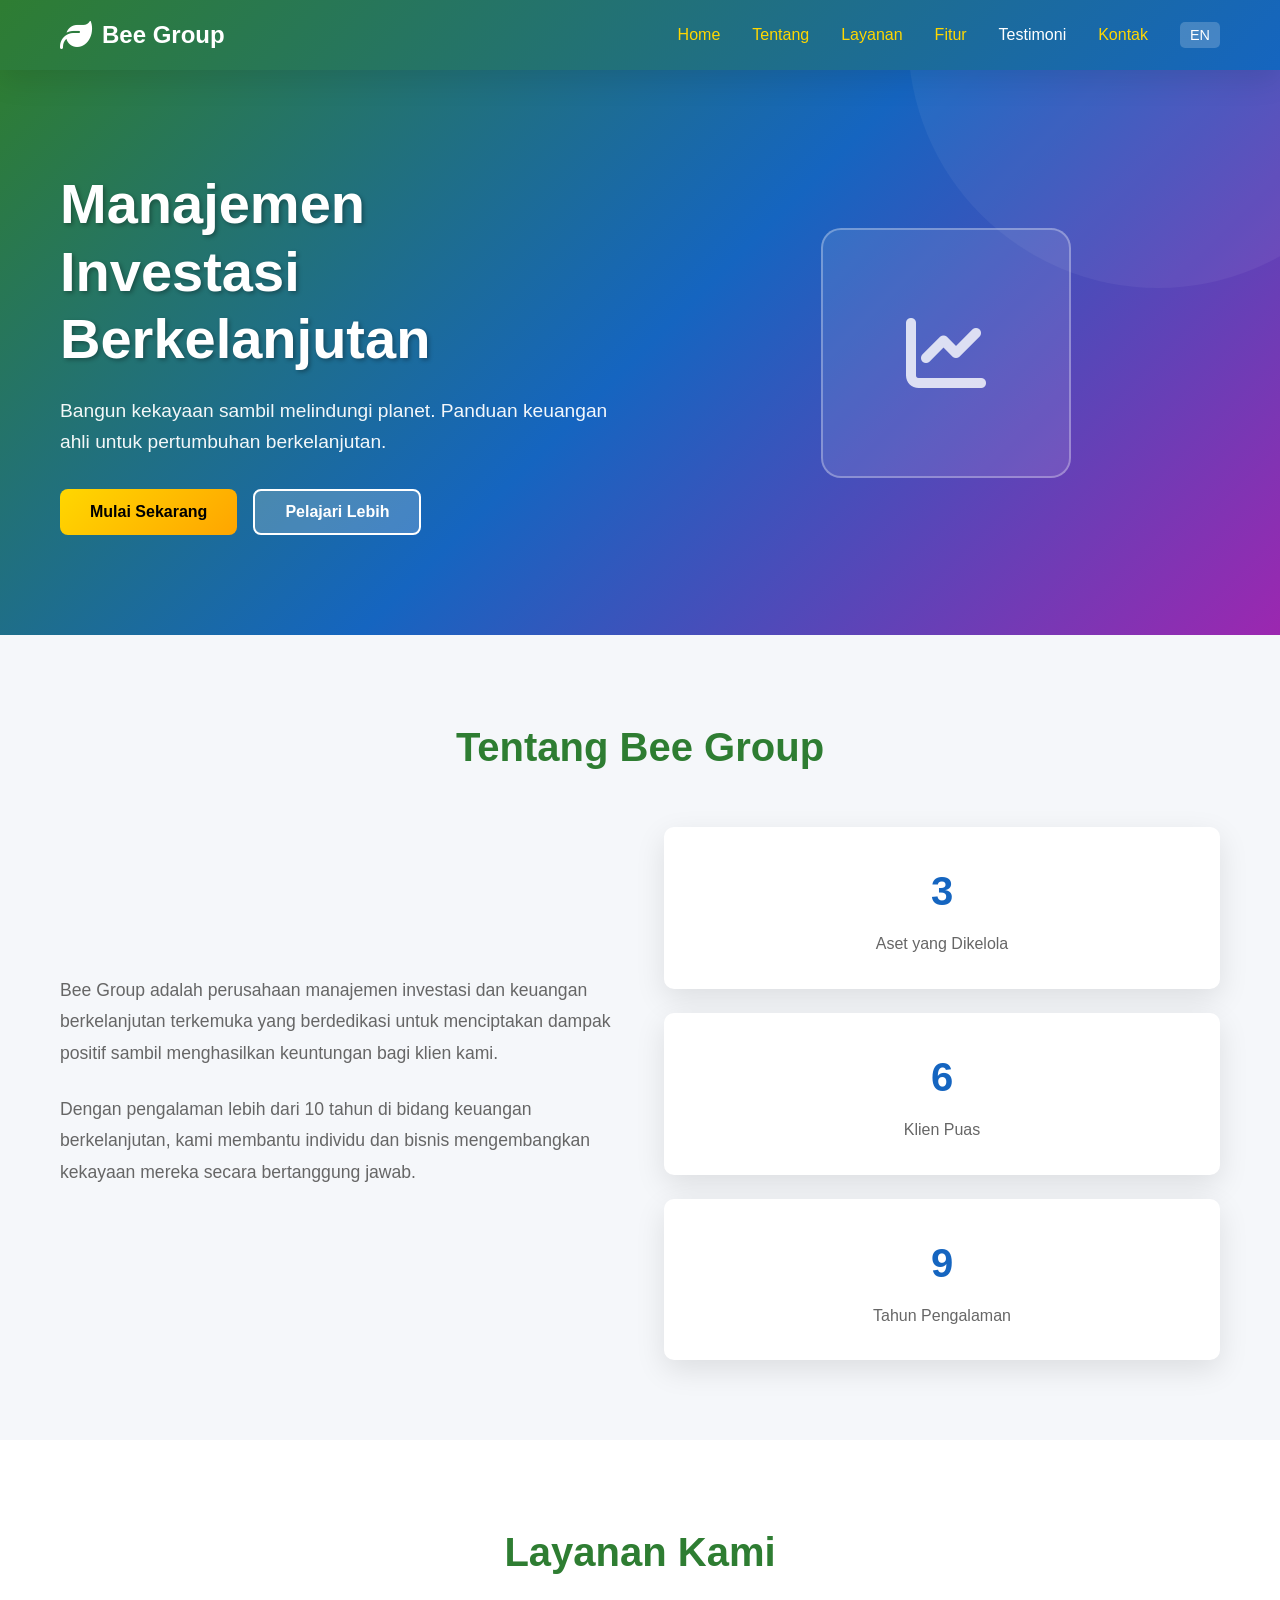
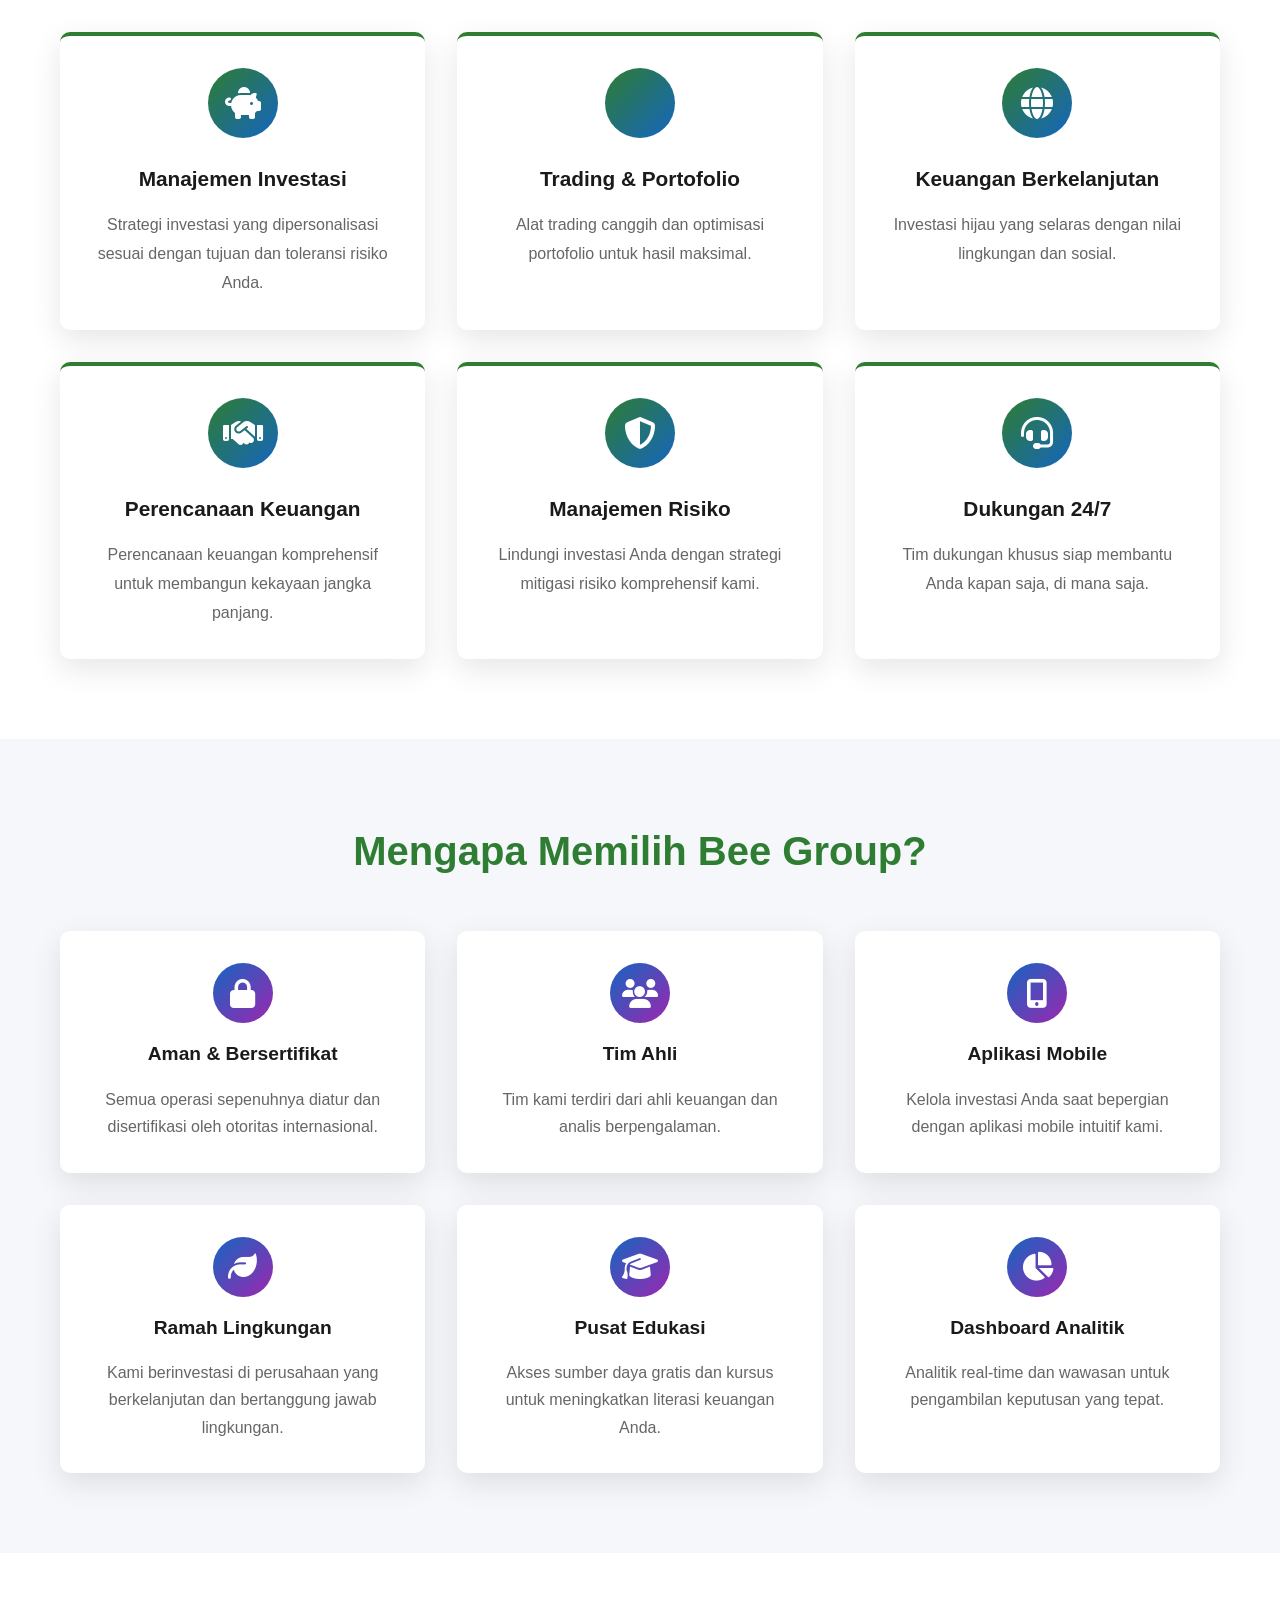
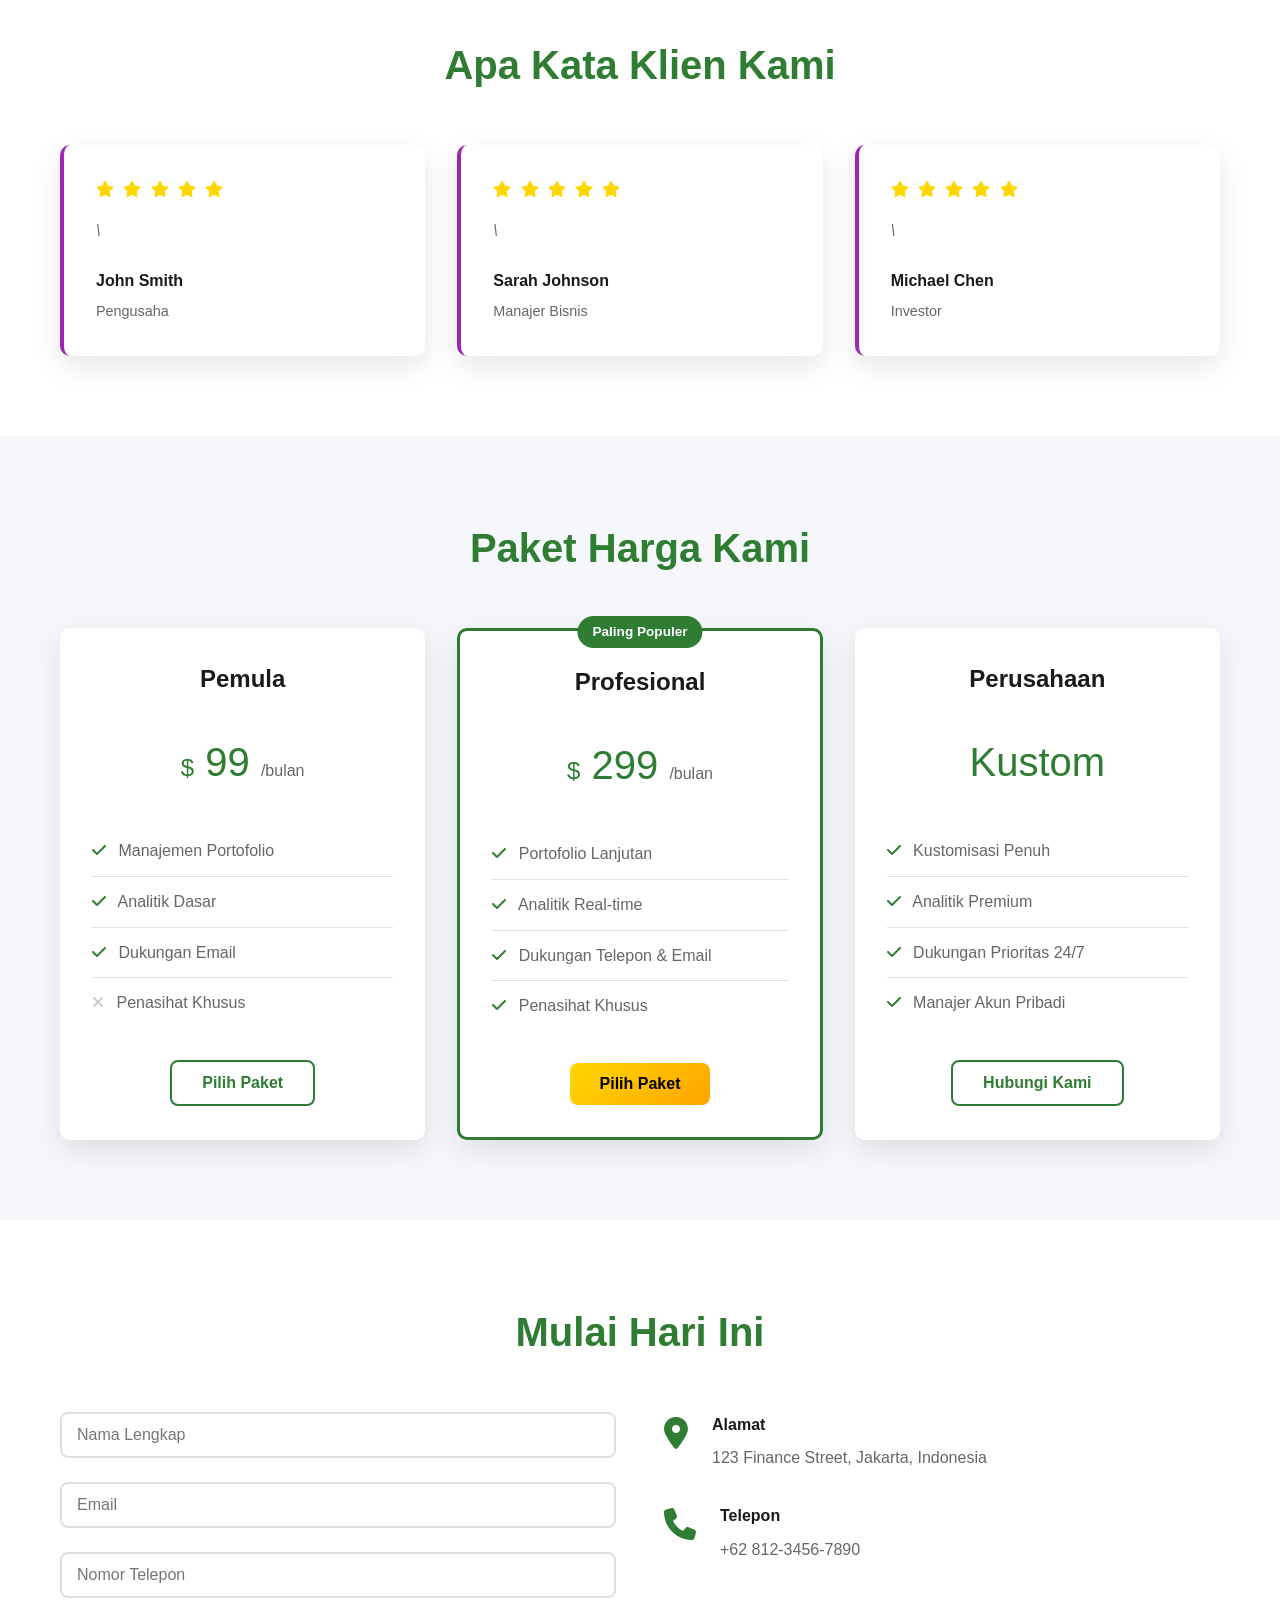
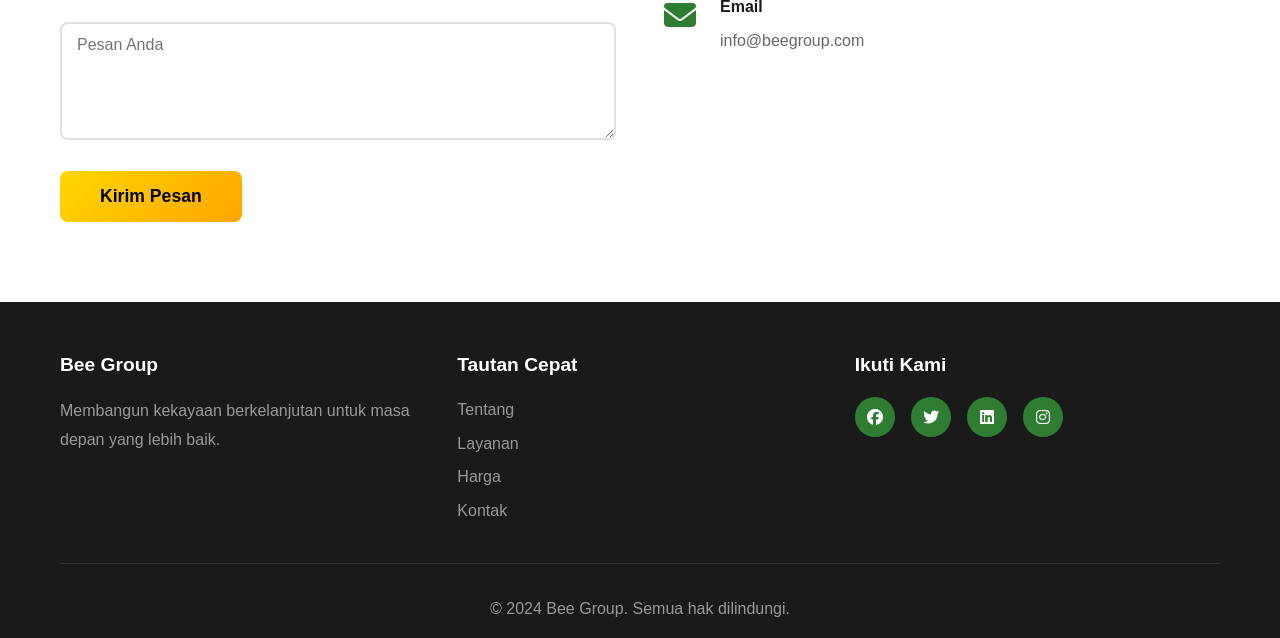
==== index.html @ 2c7fe49d "Create landing page HTML for Bee Group" ====
<!DOCTYPE html>
<html lang="en">
<head>
    <meta charset="UTF-8">
    <meta name="viewport" content="width=device-width, initial-scale=1.0">
    <title>Bee Group - Sustainable Investment & Finance Management</title>
    <link rel="stylesheet" href="styles.css">
    <link rel="stylesheet" href="https://cdnjs.cloudflare.com/ajax/libs/font-awesome/6.4.0/css/all.min.css">
</head>
<body>
    <!-- Navigation -->
    <nav class="navbar">
        <div class="container">
            <div class="logo">
                <i class="fas fa-leaf"></i>
                <span>Bee Group</span>
            </div>
            <ul class="nav-menu" id="navMenu">
                <li><a href="#home">Home</a></li>
                <li><a href="#about">Tentang</a></li>
                <li><a href="#services">Layanan</a></li>
                <li><a href="#features">Fitur</a></li>
                <li><a href="#testimonials">Testimoni</a></li>
                <li><a href="#contact">Kontak</a></li>
                <li><a href="#" class="lang-toggle" onclick="toggleLanguage()">EN</a></li>
            </ul>
            <div class="hamburger" id="hamburger">
                <span></span>
                <span></span>
                <span></span>
            </div>
        </div>
    </nav>

    <!-- Hero Section -->
    <section class="hero" id="home">
        <div class="container">
            <div class="hero-content">
                <h1 data-en="Sustainable Investment Management" data-id="Manajemen Investasi Berkelanjutan">Manajemen Investasi Berkelanjutan</h1>
                <p data-en="Build wealth while protecting the planet. Expert financial guidance for sustainable growth." data-id="Bangun kekayaan sambil melindungi planet. Panduan keuangan ahli untuk pertumbuhan berkelanjutan.">Bangun kekayaan sambil melindungi planet. Panduan keuangan ahli untuk pertumbuhan berkelanjutan.</p>
                <div class="cta-buttons">
                    <button class="btn btn-primary" onclick="scrollToSection('contact')" data-en="Get Started" data-id="Mulai Sekarang">Mulai Sekarang</button>
                    <button class="btn btn-secondary" onclick="scrollToSection('about')" data-en="Learn More" data-id="Pelajari Lebih">Pelajari Lebih</button>
                </div>
            </div>
            <div class="hero-image">
                <div class="floating-card">
                    <i class="fas fa-chart-line"></i>
                </div>
            </div>
        </div>
    </section>

    <!-- About Section -->
    <section class="about" id="about">
        <div class="container">
            <h2 data-en="About Bee Group" data-id="Tentang Bee Group">Tentang Bee Group</h2>
            <div class="about-content">
                <div class="about-text">
                    <p data-en="Bee Group is a leading sustainable investment and finance management firm dedicated to creating positive impact while generating returns for our clients." data-id="Bee Group adalah perusahaan manajemen investasi dan keuangan berkelanjutan terkemuka yang berdedikasi untuk menciptakan dampak positif sambil menghasilkan keuntungan bagi klien kami.">Bee Group adalah perusahaan manajemen investasi dan keuangan berkelanjutan terkemuka yang berdedikasi untuk menciptakan dampak positif sambil menghasilkan keuntungan bagi klien kami.</p>
                    <p data-en="With over 10 years of experience in sustainable finance, we help individuals and businesses grow their wealth responsibly." data-id="Dengan pengalaman lebih dari 10 tahun di bidang keuangan berkelanjutan, kami membantu individu dan bisnis mengembangkan kekayaan mereka secara bertanggung jawab.">Dengan pengalaman lebih dari 10 tahun di bidang keuangan berkelanjutan, kami membantu individu dan bisnis mengembangkan kekayaan mereka secara bertanggung jawab.</p>
                </div>
                <div class="about-stats">
                    <div class="stat-card">
                        <h3>$5B+</h3>
                        <p data-en="Assets Managed" data-id="Aset yang Dikelola">Aset yang Dikelola</p>
                    </div>
                    <div class="stat-card">
                        <h3>10K+</h3>
                        <p data-en="Happy Clients" data-id="Klien Puas">Klien Puas</p>
                    </div>
                    <div class="stat-card">
                        <h3>15+</h3>
                        <p data-en="Years Experience" data-id="Tahun Pengalaman">Tahun Pengalaman</p>
                    </div>
                </div>
            </div>
        </div>
    </section>

    <!-- Services Section -->
    <section class="services" id="services">
        <div class="container">
            <h2 data-en="Our Services" data-id="Layanan Kami">Layanan Kami</h2>
            <div class="services-grid">
                <div class="service-card">
                    <div class="service-icon">
                        <i class="fas fa-piggy-bank"></i>
                    </div>
                    <h3 data-en="Investment Management" data-id="Manajemen Investasi">Manajemen Investasi</h3>
                    <p data-en="Personalized investment strategies tailored to your goals and risk tolerance." data-id="Strategi investasi yang dipersonalisasi sesuai dengan tujuan dan toleransi risiko Anda.">Strategi investasi yang dipersonalisasi sesuai dengan tujuan dan toleransi risiko Anda.</p>
                </div>
                <div class="service-card">
                    <div class="service-icon">
                        <i class="fas fa-trending-up"></i>
                    </div>
                    <h3 data-en="Trading & Portfolio" data-id="Trading & Portofolio">Trading & Portofolio</h3>
                    <p data-en="Advanced trading tools and portfolio optimization for maximum returns." data-id="Alat trading canggih dan optimisasi portofolio untuk hasil maksimal.">Alat trading canggih dan optimisasi portofolio untuk hasil maksimal.</p>
                </div>
                <div class="service-card">
                    <div class="service-icon">
                        <i class="fas fa-globe"></i>
                    </div>
                    <h3 data-en="Sustainable Finance" data-id="Keuangan Berkelanjutan">Keuangan Berkelanjutan</h3>
                    <p data-en="Green investments that align with environmental and social values." data-id="Investasi hijau yang selaras dengan nilai lingkungan dan sosial.">Investasi hijau yang selaras dengan nilai lingkungan dan sosial.</p>
                </div>
                <div class="service-card">
                    <div class="service-icon">
                        <i class="fas fa-handshake"></i>
                    </div>
                    <h3 data-en="Financial Planning" data-id="Perencanaan Keuangan">Perencanaan Keuangan</h3>
                    <p data-en="Comprehensive financial planning for long-term wealth building." data-id="Perencanaan keuangan komprehensif untuk membangun kekayaan jangka panjang.">Perencanaan keuangan komprehensif untuk membangun kekayaan jangka panjang.</p>
                </div>
                <div class="service-card">
                    <div class="service-icon">
                        <i class="fas fa-shield-alt"></i>
                    </div>
                    <h3 data-en="Risk Management" data-id="Manajemen Risiko">Manajemen Risiko</h3>
                    <p data-en="Protect your investments with our comprehensive risk mitigation strategies." data-id="Lindungi investasi Anda dengan strategi mitigasi risiko komprehensif kami.">Lindungi investasi Anda dengan strategi mitigasi risiko komprehensif kami.</p>
                </div>
                <div class="service-card">
                    <div class="service-icon">
                        <i class="fas fa-headset"></i>
                    </div>
                    <h3 data-en="24/7 Support" data-id="Dukungan 24/7">Dukungan 24/7</h3>
                    <p data-en="Dedicated support team ready to assist you anytime, anywhere." data-id="Tim dukungan khusus siap membantu Anda kapan saja, di mana saja.">Tim dukungan khusus siap membantu Anda kapan saja, di mana saja.</p>
                </div>
            </div>
        </div>
    </section>

    <!-- Features Section -->
    <section class="features" id="features">
        <div class="container">
            <h2 data-en="Why Choose Bee Group?" data-id="Mengapa Memilih Bee Group?">Mengapa Memilih Bee Group?</h2>
            <div class="features-grid">
                <div class="feature-item">
                    <div class="feature-icon">
                        <i class="fas fa-lock"></i>
                    </div>
                    <h3 data-en="Secure & Certified" data-id="Aman & Bersertifikat">Aman & Bersertifikat</h3>
                    <p data-en="All operations are fully regulated and certified by international authorities." data-id="Semua operasi sepenuhnya diatur dan disertifikasi oleh otoritas internasional.">Semua operasi sepenuhnya diatur dan disertifikasi oleh otoritas internasional.</p>
                </div>
                <div class="feature-item">
                    <div class="feature-icon">
                        <i class="fas fa-users"></i>
                    </div>
                    <h3 data-en="Expert Team" data-id="Tim Ahli">Tim Ahli</h3>
                    <p data-en="Our team consists of experienced financial experts and analysts." data-id="Tim kami terdiri dari ahli keuangan dan analis berpengalaman.">Tim kami terdiri dari ahli keuangan dan analis berpengalaman.</p>
                </div>
                <div class="feature-item">
                    <div class="feature-icon">
                        <i class="fas fa-mobile-alt"></i>
                    </div>
                    <h3 data-en="Mobile App" data-id="Aplikasi Mobile">Aplikasi Mobile</h3>
                    <p data-en="Manage your investments on the go with our intuitive mobile app." data-id="Kelola investasi Anda saat bepergian dengan aplikasi mobile intuitif kami.">Kelola investasi Anda saat bepergian dengan aplikasi mobile intuitif kami.</p>
                </div>
                <div class="feature-item">
                    <div class="feature-icon">
                        <i class="fas fa-leaf"></i>
                    </div>
                    <h3 data-en="Eco-Friendly" data-id="Ramah Lingkungan">Ramah Lingkungan</h3>
                    <p data-en="We invest in sustainable and environmentally responsible companies." data-id="Kami berinvestasi di perusahaan yang berkelanjutan dan bertanggung jawab lingkungan.">Kami berinvestasi di perusahaan yang berkelanjutan dan bertanggung jawab lingkungan.</p>
                </div>
                <div class="feature-item">
                    <div class="feature-icon">
                        <i class="fas fa-graduation-cap"></i>
                    </div>
                    <h3 data-en="Education Hub" data-id="Pusat Edukasi">Pusat Edukasi</h3>
                    <p data-en="Access free resources and courses to improve your financial literacy." data-id="Akses sumber daya gratis dan kursus untuk meningkatkan literasi keuangan Anda.">Akses sumber daya gratis dan kursus untuk meningkatkan literasi keuangan Anda.</p>
                </div>
                <div class="feature-item">
                    <div class="feature-icon">
                        <i class="fas fa-chart-pie"></i>
                    </div>
                    <h3 data-en="Analytics Dashboard" data-id="Dashboard Analitik">Dashboard Analitik</h3>
                    <p data-en="Real-time analytics and insights for informed decision making." data-id="Analitik real-time dan wawasan untuk pengambilan keputusan yang tepat.">Analitik real-time dan wawasan untuk pengambilan keputusan yang tepat.</p>
                </div>
            </div>
        </div>
    </section>

    <!-- Testimonials Section -->
    <section class="testimonials" id="testimonials">
        <div class="container">
            <h2 data-en="What Our Clients Say" data-id="Apa Kata Klien Kami">Apa Kata Klien Kami</h2>
            <div class="testimonials-grid">
                <div class="testimonial-card">
                    <div class="stars">
                        <i class="fas fa-star"></i>
                        <i class="fas fa-star"></i>
                        <i class="fas fa-star"></i>
                        <i class="fas fa-star"></i>
                        <i class="fas fa-star"></i>
                    </div>
                    <p data-en="\"Bee Group transformed my investment strategy. Highly recommended!\"" data-id="\"Bee Group mengubah strategi investasi saya. Sangat direkomendasikan!\"">\"Bee Group mengubah strategi investasi saya. Sangat direkomendasikan!\"</p>
                    <h4>John Smith</h4>
                    <span data-en="Entrepreneur" data-id="Pengusaha">Pengusaha</span>
                </div>
                <div class="testimonial-card">
                    <div class="stars">
                        <i class="fas fa-star"></i>
                        <i class="fas fa-star"></i>
                        <i class="fas fa-star"></i>
                        <i class="fas fa-star"></i>
                        <i class="fas fa-star"></i>
                    </div>
                    <p data-en="\"Excellent service and transparent communication throughout the process.\"" data-id="\"Layanan luar biasa dan komunikasi transparan sepanjang proses.\"">\"Layanan luar biasa dan komunikasi transparan sepanjang proses.\"</p>
                    <h4>Sarah Johnson</h4>
                    <span data-en="Business Manager" data-id="Manajer Bisnis">Manajer Bisnis</span>
                </div>
                <div class="testimonial-card">
                    <div class="stars">
                        <i class="fas fa-star"></i>
                        <i class="fas fa-star"></i>
                        <i class="fas fa-star"></i>
                        <i class="fas fa-star"></i>
                        <i class="fas fa-star"></i>
                    </div>
                    <p data-en="\"I love that my investments align with my environmental values.\"" data-id="\"Saya suka bahwa investasi saya sejalan dengan nilai lingkungan saya.\"">\"Saya suka bahwa investasi saya sejalan dengan nilai lingkungan saya.\"</p>
                    <h4>Michael Chen</h4>
                    <span data-en="Investor" data-id="Investor">Investor</span>
                </div>
            </div>
        </div>
    </section>

    <!-- Pricing Section -->
    <section class="pricing" id="pricing">
        <div class="container">
            <h2 data-en="Our Pricing Plans" data-id="Paket Harga Kami">Paket Harga Kami</h2>
            <div class="pricing-grid">
                <div class="pricing-card">
                    <h3 data-en="Starter" data-id="Pemula">Pemula</h3>
                    <div class="price">
                        <span class="currency">$</span>
                        <span class="amount">99</span>
                        <span class="period">/bulan</span>
                    </div>
                    <ul>
                        <li><i class="fas fa-check"></i> <span data-en="Portfolio Management" data-id="Manajemen Portofolio">Manajemen Portofolio</span></li>
                        <li><i class="fas fa-check"></i> <span data-en="Basic Analytics" data-id="Analitik Dasar">Analitik Dasar</span></li>
                        <li><i class="fas fa-check"></i> <span data-en="Email Support" data-id="Dukungan Email">Dukungan Email</span></li>
                        <li><i class="fas fa-times"></i> <span data-en="Dedicated Advisor" data-id="Penasihat Khusus">Penasihat Khusus</span></li>
                    </ul>
                    <button class="btn btn-outline" data-en="Choose Plan" data-id="Pilih Paket">Pilih Paket</button>
                </div>
                <div class="pricing-card popular">
                    <span class="badge" data-en="Most Popular" data-id="Paling Populer">Paling Populer</span>
                    <h3 data-en="Professional" data-id="Profesional">Profesional</h3>
                    <div class="price">
                        <span class="currency">$</span>
                        <span class="amount">299</span>
                        <span class="period">/bulan</span>
                    </div>
                    <ul>
                        <li><i class="fas fa-check"></i> <span data-en="Advanced Portfolio" data-id="Portofolio Lanjutan">Portofolio Lanjutan</span></li>
                        <li><i class="fas fa-check"></i> <span data-en="Real-time Analytics" data-id="Analitik Real-time">Analitik Real-time</span></li>
                        <li><i class="fas fa-check"></i> <span data-en="Phone & Email Support" data-id="Dukungan Telepon & Email">Dukungan Telepon & Email</span></li>
                        <li><i class="fas fa-check"></i> <span data-en="Dedicated Advisor" data-id="Penasihat Khusus">Penasihat Khusus</span></li>
                    </ul>
                    <button class="btn btn-primary" data-en="Choose Plan" data-id="Pilih Paket">Pilih Paket</button>
                </div>
                <div class="pricing-card">
                    <h3 data-en="Enterprise" data-id="Perusahaan">Perusahaan</h3>
                    <div class="price">
                        <span data-en="Custom" data-id="Kustom">Kustom</span>
                    </div>
                    <ul>
                        <li><i class="fas fa-check"></i> <span data-en="Full Customization" data-id="Kustomisasi Penuh">Kustomisasi Penuh</span></li>
                        <li><i class="fas fa-check"></i> <span data-en="Premium Analytics" data-id="Analitik Premium">Analitik Premium</span></li>
                        <li><i class="fas fa-check"></i> <span data-en="24/7 Priority Support" data-id="Dukungan Prioritas 24/7">Dukungan Prioritas 24/7</span></li>
                        <li><i class="fas fa-check"></i> <span data-en="Personal Account Manager" data-id="Manajer Akun Pribadi">Manajer Akun Pribadi</span></li>
                    </ul>
                    <button class="btn btn-outline" data-en="Contact Us" data-id="Hubungi Kami">Hubungi Kami</button>
                </div>
            </div>
        </div>
    </section>

    <!-- Contact Section -->
    <section class="contact" id="contact">
        <div class="container">
            <h2 data-en="Get Started Today" data-id="Mulai Hari Ini">Mulai Hari Ini</h2>
            <div class="contact-content">
                <form class="contact-form" id="contactForm">
                    <div class="form-group">
                        <input type="text" placeholder="Nama Lengkap" data-placeholder-id="fullname" required>
                    </div>
                    <div class="form-group">
                        <input type="email" placeholder="Email" data-placeholder-id="email" required>
                    </div>
                    <div class="form-group">
                        <input type="tel" placeholder="Nomor Telepon" data-placeholder-id="phone" required>
                    </div>
                    <div class="form-group">
                        <textarea placeholder="Pesan Anda" data-placeholder-id="message" rows="5" required></textarea>
                    </div>
                    <button type="submit" class="btn btn-primary btn-large" data-en="Send Message" data-id="Kirim Pesan">Kirim Pesan</button>
                </form>
                <div class="contact-info">
                    <div class="info-item">
                        <i class="fas fa-map-marker-alt"></i>
                        <div>
                            <h4 data-en="Address" data-id="Alamat">Alamat</h4>
                            <p>123 Finance Street, Jakarta, Indonesia</p>
                        </div>
                    </div>
                    <div class="info-item">
                        <i class="fas fa-phone"></i>
                        <div>
                            <h4 data-en="Phone" data-id="Telepon">Telepon</h4>
                            <p>+62 812-3456-7890</p>
                        </div>
                    </div>
                    <div class="info-item">
                        <i class="fas fa-envelope"></i>
                        <div>
                            <h4 data-en="Email" data-id="Email">Email</h4>
                            <p>info@beegroup.com</p>
                        </div>
                    </div>
                </div>
            </div>
        </div>
    </section>

    <!-- Footer -->
    <footer class="footer">
        <div class="container">
            <div class="footer-content">
                <div class="footer-section">
                    <h4>Bee Group</h4>
                    <p data-en="Building sustainable wealth for a better future." data-id="Membangun kekayaan berkelanjutan untuk masa depan yang lebih baik.">Membangun kekayaan berkelanjutan untuk masa depan yang lebih baik.</p>
                </div>
                <div class="footer-section">
                    <h4 data-en="Quick Links" data-id="Tautan Cepat">Tautan Cepat</h4>
                    <ul>
                        <li><a href="#about" data-en="About" data-id="Tentang">Tentang</a></li>
                        <li><a href="#services" data-en="Services" data-id="Layanan">Layanan</a></li>
                        <li><a href="#pricing" data-en="Pricing" data-id="Harga">Harga</a></li>
                        <li><a href="#contact" data-en="Contact" data-id="Kontak">Kontak</a></li>
                    </ul>
                </div>
                <div class="footer-section">
                    <h4 data-en="Follow Us" data-id="Ikuti Kami">Ikuti Kami</h4>
                    <div class="social-links">
                        <a href="#"><i class="fab fa-facebook"></i></a>
                        <a href="#"><i class="fab fa-twitter"></i></a>
                        <a href="#"><i class="fab fa-linkedin"></i></a>
                        <a href="#"><i class="fab fa-instagram"></i></a>
                    </div>
                </div>
            </div>
            <div class="footer-bottom">
                <p data-en="&copy; 2024 Bee Group. All rights reserved." data-id="&copy; 2024 Bee Group. Semua hak dilindungi.">&copy; 2024 Bee Group. Semua hak dilindungi.</p>
            </div>
        </div>
    </footer>

    <script src="script.js"></script>
</body>
</html>
---- styles.css ----
/* ==================== 
   VARIABLES & RESET
==================== */
:root {
    --primary-color: #2E7D32;
    --secondary-color: #1565C0;
    --accent-color: #9C27B0;
    --dark-bg: #0F1419;
    --light-bg: #F5F7FA;
    --text-dark: #1A1A1A;
    --text-light: #666666;
    --border-color: #E0E0E0;
    --shadow: 0 10px 30px rgba(0, 0, 0, 0.1);
    --transition: all 0.3s ease;
}

* {
    margin: 0;
    padding: 0;
    box-sizing: border-box;
}

html {
    scroll-behavior: smooth;
}

body {
    font-family: 'Segoe UI', Tahoma, Geneva, Verdana, sans-serif;
    color: var(--text-dark);
    background-color: #FFFFFF;
    line-height: 1.6;
}

/* ==================== 
   CONTAINER & UTILITY
==================== */
.container {
    max-width: 1200px;
    margin: 0 auto;
    padding: 0 20px;
}

/* ==================== 
   NAVIGATION
==================== */
.navbar {
    background: linear-gradient(135deg, #2E7D32 0%, #1565C0 100%);
    color: white;
    padding: 1rem 0;
    position: sticky;
    top: 0;
    z-index: 100;
    box-shadow: var(--shadow);
}

.navbar .container {
    display: flex;
    justify-content: space-between;
    align-items: center;
}

.logo {
    display: flex;
    align-items: center;
    gap: 10px;
    font-size: 1.5rem;
    font-weight: bold;
}

.logo i {
    font-size: 2rem;
}

.nav-menu {
    display: flex;
    list-style: none;
    gap: 2rem;
    align-items: center;
}

.nav-menu a {
    color: white;
    text-decoration: none;
    font-weight: 500;
    transition: var(--transition);
    position: relative;
}

.nav-menu a:hover {
    color: #FFD700;
}

.nav-menu a::after {
    content: '';
    position: absolute;
    bottom: -5px;
    left: 0;
    width: 0;
    height: 2px;
    background-color: #FFD700;
    transition: width 0.3s ease;
}

.nav-menu a:hover::after {
    width: 100%;
}

.lang-toggle {
    background: rgba(255, 255, 255, 0.2) !important;
    padding: 5px 10px;
    border-radius: 5px;
    font-size: 0.9rem;
}

.hamburger {
    display: none;
    flex-direction: column;
    cursor: pointer;
}

.hamburger span {
    width: 25px;
    height: 3px;
    background: white;
    margin: 5px 0;
    transition: var(--transition);
}

/* ==================== 
   HERO SECTION
==================== */
.hero {
    background: linear-gradient(135deg, #2E7D32 0%, #1565C0 50%, #9C27B0 100%);
    color: white;
    padding: 100px 0;
    position: relative;
    overflow: hidden;
}

.hero::before {
    content: '';
    position: absolute;
    top: -50%;
    right: -10%;
    width: 500px;
    height: 500px;
    background: rgba(255, 255, 255, 0.05);
    border-radius: 50%;
    animation: float 6s ease-in-out infinite;
}

@keyframes float {
    0%, 100% { transform: translateY(0px); }
    50% { transform: translateY(-20px); }
}

.hero .container {
    display: grid;
    grid-template-columns: 1fr 1fr;
    gap: 4rem;
    align-items: center;
    position: relative;
    z-index: 1;
}

.hero-content h1 {
    font-size: 3.5rem;
    margin-bottom: 1.5rem;
    line-height: 1.2;
    text-shadow: 2px 2px 4px rgba(0, 0, 0, 0.3);
}

.hero-content p {
    font-size: 1.2rem;
    margin-bottom: 2rem;
    opacity: 0.95;
}

.cta-buttons {
    display: flex;
    gap: 1rem;
    flex-wrap: wrap;
}

.btn {
    padding: 12px 30px;
    border: none;
    border-radius: 8px;
    font-size: 1rem;
    font-weight: 600;
    cursor: pointer;
    transition: var(--transition);
    text-decoration: none;
    display: inline-block;
    text-align: center;
}

.btn-primary {
    background: linear-gradient(135deg, #FFD700, #FFA500);
    color: #000;
}

.btn-primary:hover {
    transform: translateY(-3px);
    box-shadow: 0 10px 25px rgba(255, 215, 0, 0.4);
}

.btn-secondary {
    background: rgba(255, 255, 255, 0.2);
    color: white;
    border: 2px solid white;
}

.btn-secondary:hover {
    background: rgba(255, 255, 255, 0.3);
}

.btn-outline {
    background: transparent;
    color: var(--primary-color);
    border: 2px solid var(--primary-color);
}

.btn-outline:hover {
    background: var(--primary-color);
    color: white;
}

.btn-large {
    padding: 15px 40px;
    font-size: 1.1rem;
}

.hero-image {
    display: flex;
    justify-content: center;
    align-items: center;
}

.floating-card {
    width: 250px;
    height: 250px;
    background: rgba(255, 255, 255, 0.1);
    border: 2px solid rgba(255, 255, 255, 0.3);
    border-radius: 20px;
    display: flex;
    align-items: center;
    justify-content: center;
    font-size: 5rem;
    color: rgba(255, 255, 255, 0.8);
    animation: float 4s ease-in-out infinite;
}

/* ==================== 
   ABOUT SECTION
==================== */
.about {
    padding: 80px 0;
    background: var(--light-bg);
}

.about h2 {
    font-size: 2.5rem;
    text-align: center;
    margin-bottom: 3rem;
    color: var(--primary-color);
}

.about-content {
    display: grid;
    grid-template-columns: 1fr 1fr;
    gap: 3rem;
    align-items: center;
}

.about-text p {
    margin-bottom: 1.5rem;
    font-size: 1.1rem;
    color: var(--text-light);
    line-height: 1.8;
}

.about-stats {
    display: grid;
    gap: 1.5rem;
}

.stat-card {
    background: white;
    padding: 2rem;
    border-radius: 10px;
    box-shadow: var(--shadow);
    text-align: center;
}

.stat-card h3 {
    font-size: 2.5rem;
    color: var(--secondary-color);
    margin-bottom: 0.5rem;
}

.stat-card p {
    color: var(--text-light);
    font-size: 1rem;
}

/* ==================== 
   SERVICES SECTION
==================== */
.services {
    padding: 80px 0;
}

.services h2 {
    font-size: 2.5rem;
    text-align: center;
    margin-bottom: 3rem;
    color: var(--primary-color);
}

.services-grid {
    display: grid;
    grid-template-columns: repeat(auto-fit, minmax(300px, 1fr));
    gap: 2rem;
}

.service-card {
    background: white;
    padding: 2rem;
    border-radius: 10px;
    box-shadow: var(--shadow);
    transition: var(--transition);
    text-align: center;
    border-top: 4px solid var(--primary-color);
}

.service-card:hover {
    transform: translateY(-10px);
    box-shadow: 0 15px 40px rgba(0, 0, 0, 0.15);
}

.service-icon {
    width: 70px;
    height: 70px;
    background: linear-gradient(135deg, var(--primary-color), var(--secondary-color));
    border-radius: 50%;
    display: flex;
    align-items: center;
    justify-content: center;
    margin: 0 auto 1.5rem;
    font-size: 2rem;
    color: white;
}

.service-card h3 {
    font-size: 1.3rem;
    margin-bottom: 1rem;
    color: var(--text-dark);
}

.service-card p {
    color: var(--text-light);
    line-height: 1.8;
}

/* ==================== 
   FEATURES SECTION
==================== */
.features {
    padding: 80px 0;
    background: var(--light-bg);
}

.features h2 {
    font-size: 2.5rem;
    text-align: center;
    margin-bottom: 3rem;
    color: var(--primary-color);
}

.features-grid {
    display: grid;
    grid-template-columns: repeat(auto-fit, minmax(280px, 1fr));
    gap: 2rem;
}

.feature-item {
    background: white;
    padding: 2rem;
    border-radius: 10px;
    text-align: center;
    box-shadow: var(--shadow);
    transition: var(--transition);
}

.feature-item:hover {
    transform: translateY(-5px);
}

.feature-icon {
    width: 60px;
    height: 60px;
    background: linear-gradient(135deg, var(--secondary-color), var(--accent-color));
    border-radius: 50%;
    display: flex;
    align-items: center;
    justify-content: center;
    margin: 0 auto 1rem;
    font-size: 1.8rem;
    color: white;
}

.feature-item h3 {
    font-size: 1.2rem;
    margin-bottom: 1rem;
    color: var(--text-dark);
}

.feature-item p {
    color: var(--text-light);
    line-height: 1.7;
}

/* ==================== 
   TESTIMONIALS SECTION
==================== */
.testimonials {
    padding: 80px 0;
}

.testimonials h2 {
    font-size: 2.5rem;
    text-align: center;
    margin-bottom: 3rem;
    color: var(--primary-color);
}

.testimonials-grid {
    display: grid;
    grid-template-columns: repeat(auto-fit, minmax(300px, 1fr));
    gap: 2rem;
}

.testimonial-card {
    background: white;
    padding: 2rem;
    border-radius: 10px;
    box-shadow: var(--shadow);
    border-left: 4px solid var(--accent-color);
}

.stars {
    color: #FFD700;
    margin-bottom: 1rem;
}

.stars i {
    margin-right: 0.3rem;
}

.testimonial-card p {
    font-style: italic;
    margin-bottom: 1.5rem;
    color: var(--text-light);
}

.testimonial-card h4 {
    color: var(--text-dark);
    margin-bottom: 0.3rem;
}

.testimonial-card span {
    color: var(--text-light);
    font-size: 0.9rem;
}

/* ==================== 
   PRICING SECTION
==================== */
.pricing {
    padding: 80px 0;
    background: var(--light-bg);
}

.pricing h2 {
    font-size: 2.5rem;
    text-align: center;
    margin-bottom: 3rem;
    color: var(--primary-color);
}

.pricing-grid {
    display: grid;
    grid-template-columns: repeat(auto-fit, minmax(300px, 1fr));
    gap: 2rem;
}

.pricing-card {
    background: white;
    padding: 2rem;
    border-radius: 10px;
    box-shadow: var(--shadow);
    text-align: center;
    position: relative;
    transition: var(--transition);
}

.pricing-card.popular {
    transform: scale(1.05);
    border: 3px solid var(--primary-color);
}

.badge {
    position: absolute;
    top: -15px;
    left: 50%;
    transform: translateX(-50%);
    background: var(--primary-color);
    color: white;
    padding: 5px 15px;
    border-radius: 20px;
    font-size: 0.85rem;
    font-weight: 600;
}

.pricing-card h3 {
    font-size: 1.5rem;
    margin-bottom: 1rem;
    color: var(--text-dark);
}

.price {
    font-size: 2.5rem;
    margin: 2rem 0;
    color: var(--primary-color);
}

.price .currency {
    font-size: 1.5rem;
}

.price .period {
    font-size: 1rem;
    color: var(--text-light);
}

.pricing-card ul {
    list-style: none;
    margin: 2rem 0;
    text-align: left;
}

.pricing-card li {
    padding: 0.75rem 0;
    border-bottom: 1px solid var(--border-color);
    color: var(--text-light);
}

.pricing-card li:last-child {
    border-bottom: none;
}

.pricing-card i {
    color: var(--primary-color);
    margin-right: 0.5rem;
}

.pricing-card i.fa-times {
    color: #ccc;
}

/* ==================== 
   CONTACT SECTION
==================== */
.contact {
    padding: 80px 0;
}

.contact h2 {
    font-size: 2.5rem;
    text-align: center;
    margin-bottom: 3rem;
    color: var(--primary-color);
}

.contact-content {
    display: grid;
    grid-template-columns: 1fr 1fr;
    gap: 3rem;
}

.contact-form {
    display: flex;
    flex-direction: column;
    gap: 1.5rem;
}

.form-group {
    width: 100%;
}

.contact-form input,
.contact-form textarea {
    width: 100%;
    padding: 12px 15px;
    border: 2px solid var(--border-color);
    border-radius: 8px;
    font-size: 1rem;
    font-family: inherit;
    transition: var(--transition);
}

.contact-form input:focus,
.contact-form textarea:focus {
    outline: none;
    border-color: var(--primary-color);
    box-shadow: 0 0 0 3px rgba(46, 125, 50, 0.1);
}

.contact-form button {
    align-self: flex-start;
}

.contact-info {
    display: flex;
    flex-direction: column;
    gap: 2rem;
}

.info-item {
    display: flex;
    gap: 1.5rem;
}

.info-item i {
    font-size: 2rem;
    color: var(--primary-color);
    margin-top: 0.3rem;
}

.info-item h4 {
    color: var(--text-dark);
    margin-bottom: 0.5rem;
}

.info-item p {
    color: var(--text-light);
}

/* ==================== 
   FOOTER
==================== */
.footer {
    background: #1A1A1A;
    color: #E0E0E0;
    padding: 3rem 0 1rem;
}

.footer-content {
    display: grid;
    grid-template-columns: repeat(auto-fit, minmax(250px, 1fr));
    gap: 2rem;
    margin-bottom: 2rem;
}

.footer-section h4 {
    color: white;
    margin-bottom: 1rem;
    font-size: 1.2rem;
}

.footer-section p {
    color: #999;
    line-height: 1.8;
}

.footer-section ul {
    list-style: none;
}

.footer-section ul li {
    margin-bottom: 0.5rem;
}

.footer-section ul li a {
    color: #999;
    text-decoration: none;
    transition: var(--transition);
}

.footer-section ul li a:hover {
    color: var(--primary-color);
}

.social-links {
    display: flex;
    gap: 1rem;
}

.social-links a {
    width: 40px;
    height: 40px;
    background: var(--primary-color);
    border-radius: 50%;
    display: flex;
    align-items: center;
    justify-content: center;
    color: white;
    text-decoration: none;
    transition: var(--transition);
}

.social-links a:hover {
    background: var(--secondary-color);
    transform: translateY(-3px);
}

.footer-bottom {
    border-top: 1px solid #333;
    padding-top: 2rem;
    text-align: center;
    color: #999;
}

/* ==================== 
   RESPONSIVE DESIGN
==================== */
@media (max-width: 768px) {
    .hamburger {
        display: flex;
    }

    .nav-menu {
        position: absolute;
        top: 60px;
        left: -100%;
        flex-direction: column;
        background-color: var(--primary-color);
        width: 100%;
        text-align: center;
        transition: 0.3s;
        gap: 0;
        padding: 2rem 0;
    }

    .nav-menu.active {
        left: 0;
    }

    .nav-menu li {
        padding: 1rem 0;
    }

    .hero .container {
        grid-template-columns: 1fr;
        padding: 2rem 0;
    }

    .hero-content h1 {
        font-size: 2.5rem;
    }

    .hero-content p {
        font-size: 1rem;
    }

    .cta-buttons {
        flex-direction: column;
    }

    .cta-buttons .btn {
        width: 100%;
    }

    .hero-image {
        display: none;
    }

    .about-content {
        grid-template-columns: 1fr;
    }

    .contact-content {
        grid-template-columns: 1fr;
    }

    .pricing-card.popular {
        transform: scale(1);
    }

    .services-grid,
    .features-grid,
    .testimonials-grid {
        grid-template-columns: 1fr;
    }

    h2 {
        font-size: 2rem !important;
    }

    .hero {
        padding: 60px 0;
    }

    .about, .services, .features, .testimonials, .pricing, .contact {
        padding: 60px 0;
    }
}

@media (max-width: 480px) {
    .logo span {
        display: none;
    }

    .logo i {
        font-size: 1.5rem;
    }

    .hero-content h1 {
        font-size: 1.8rem;
    }

    .stat-card h3 {
        font-size: 1.8rem;
    }

    .price {
        font-size: 2rem;
    }
}
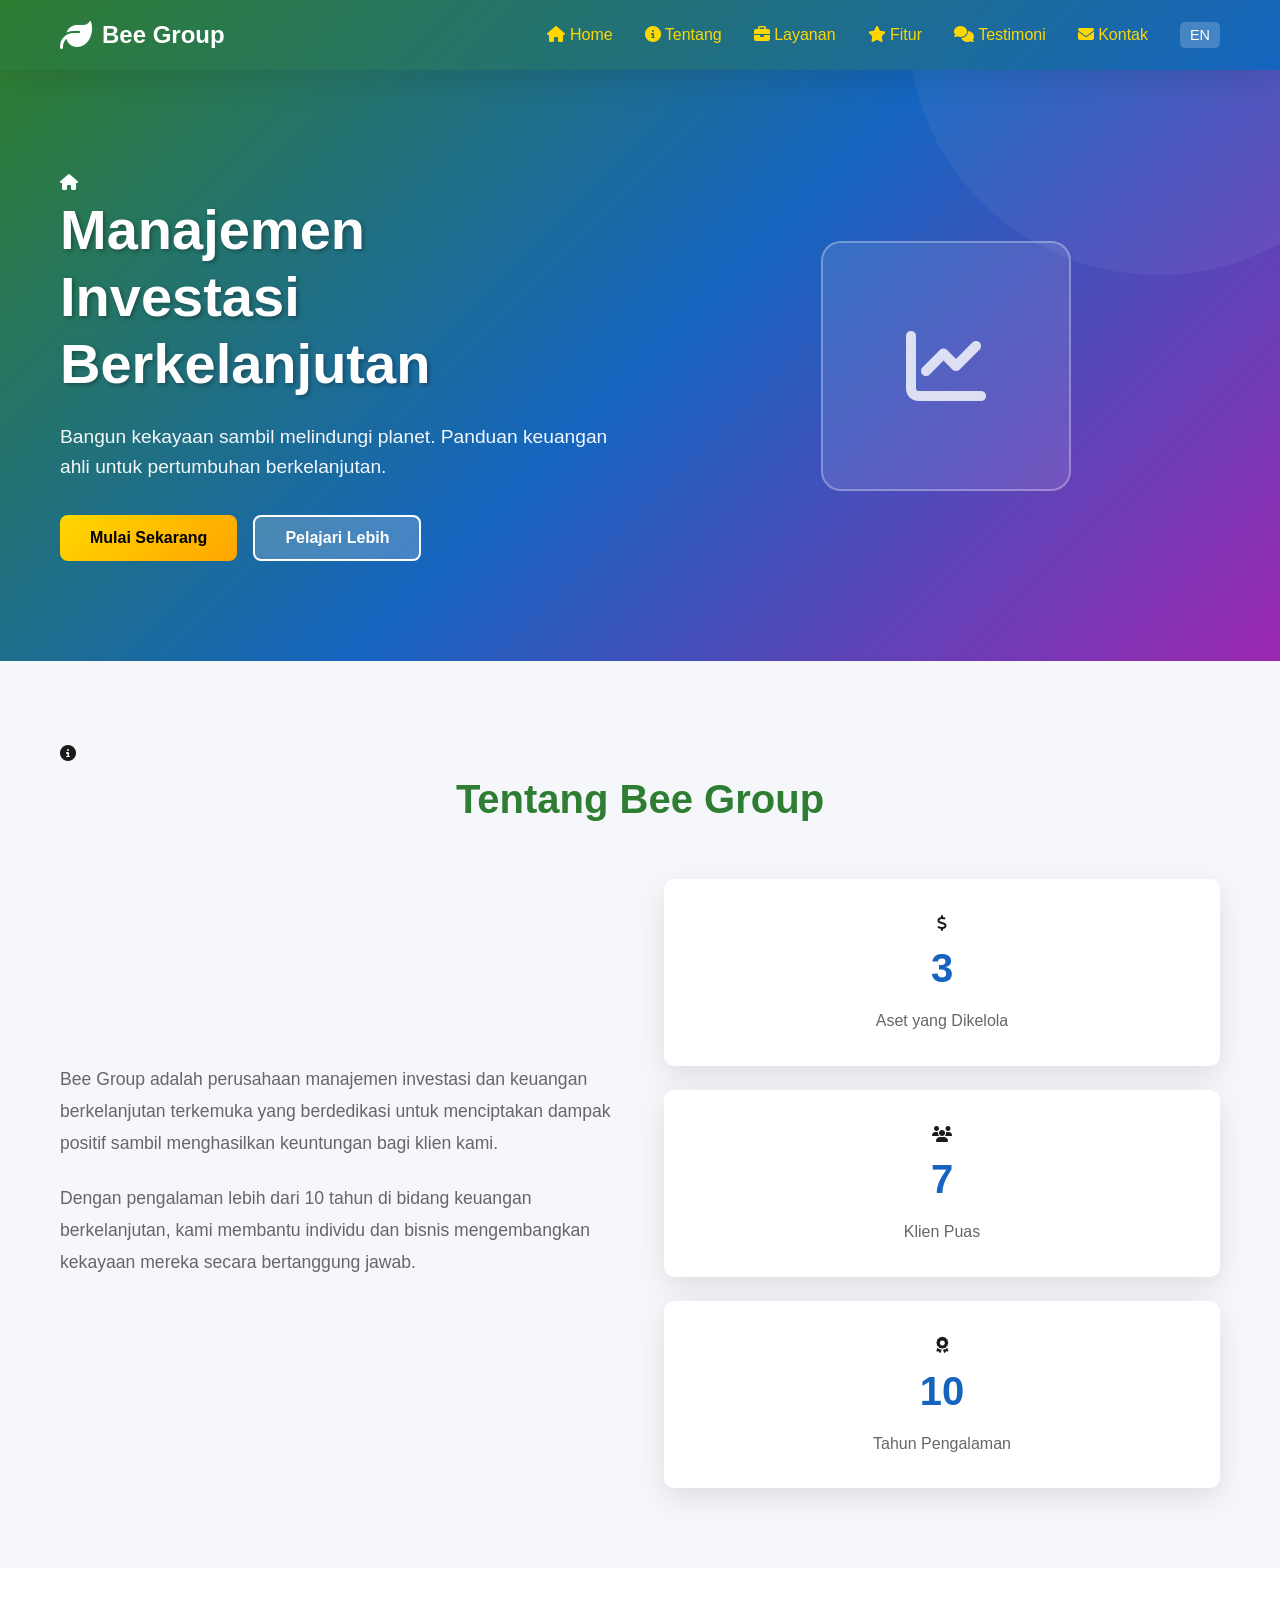
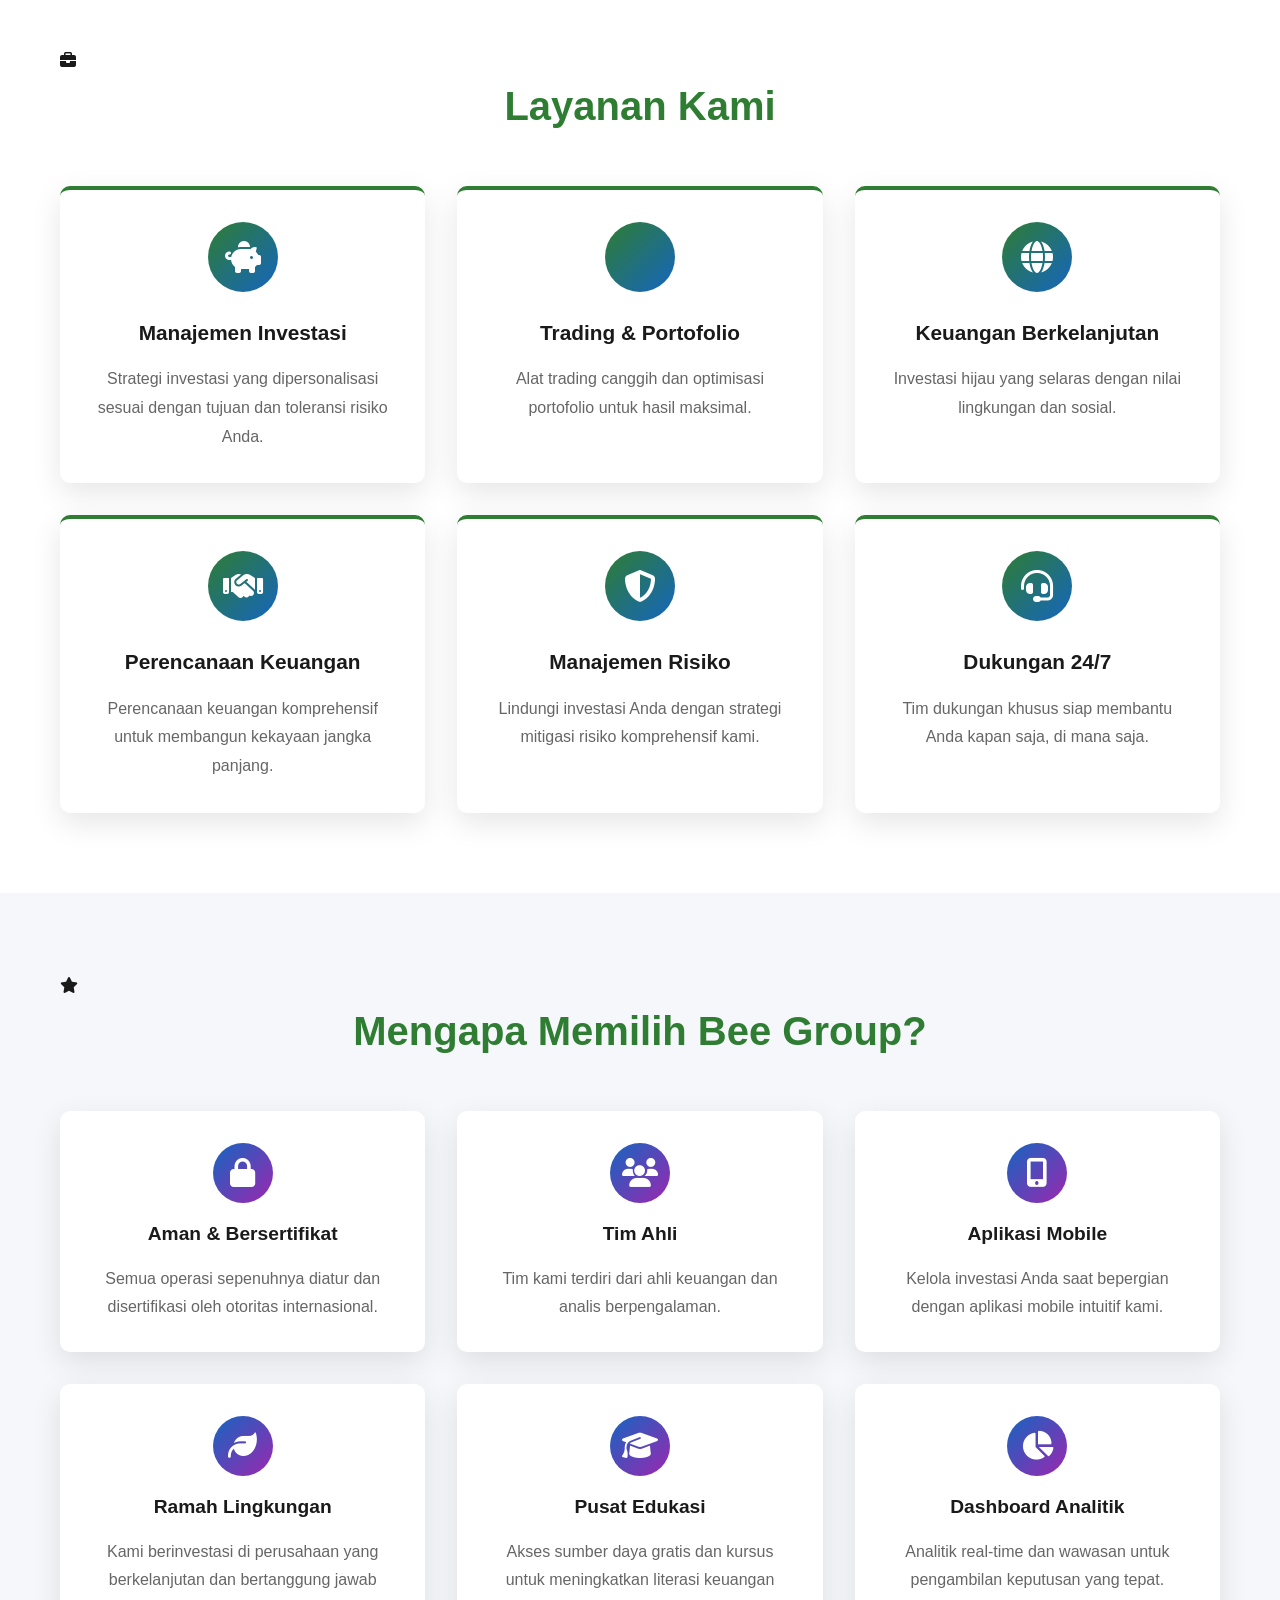
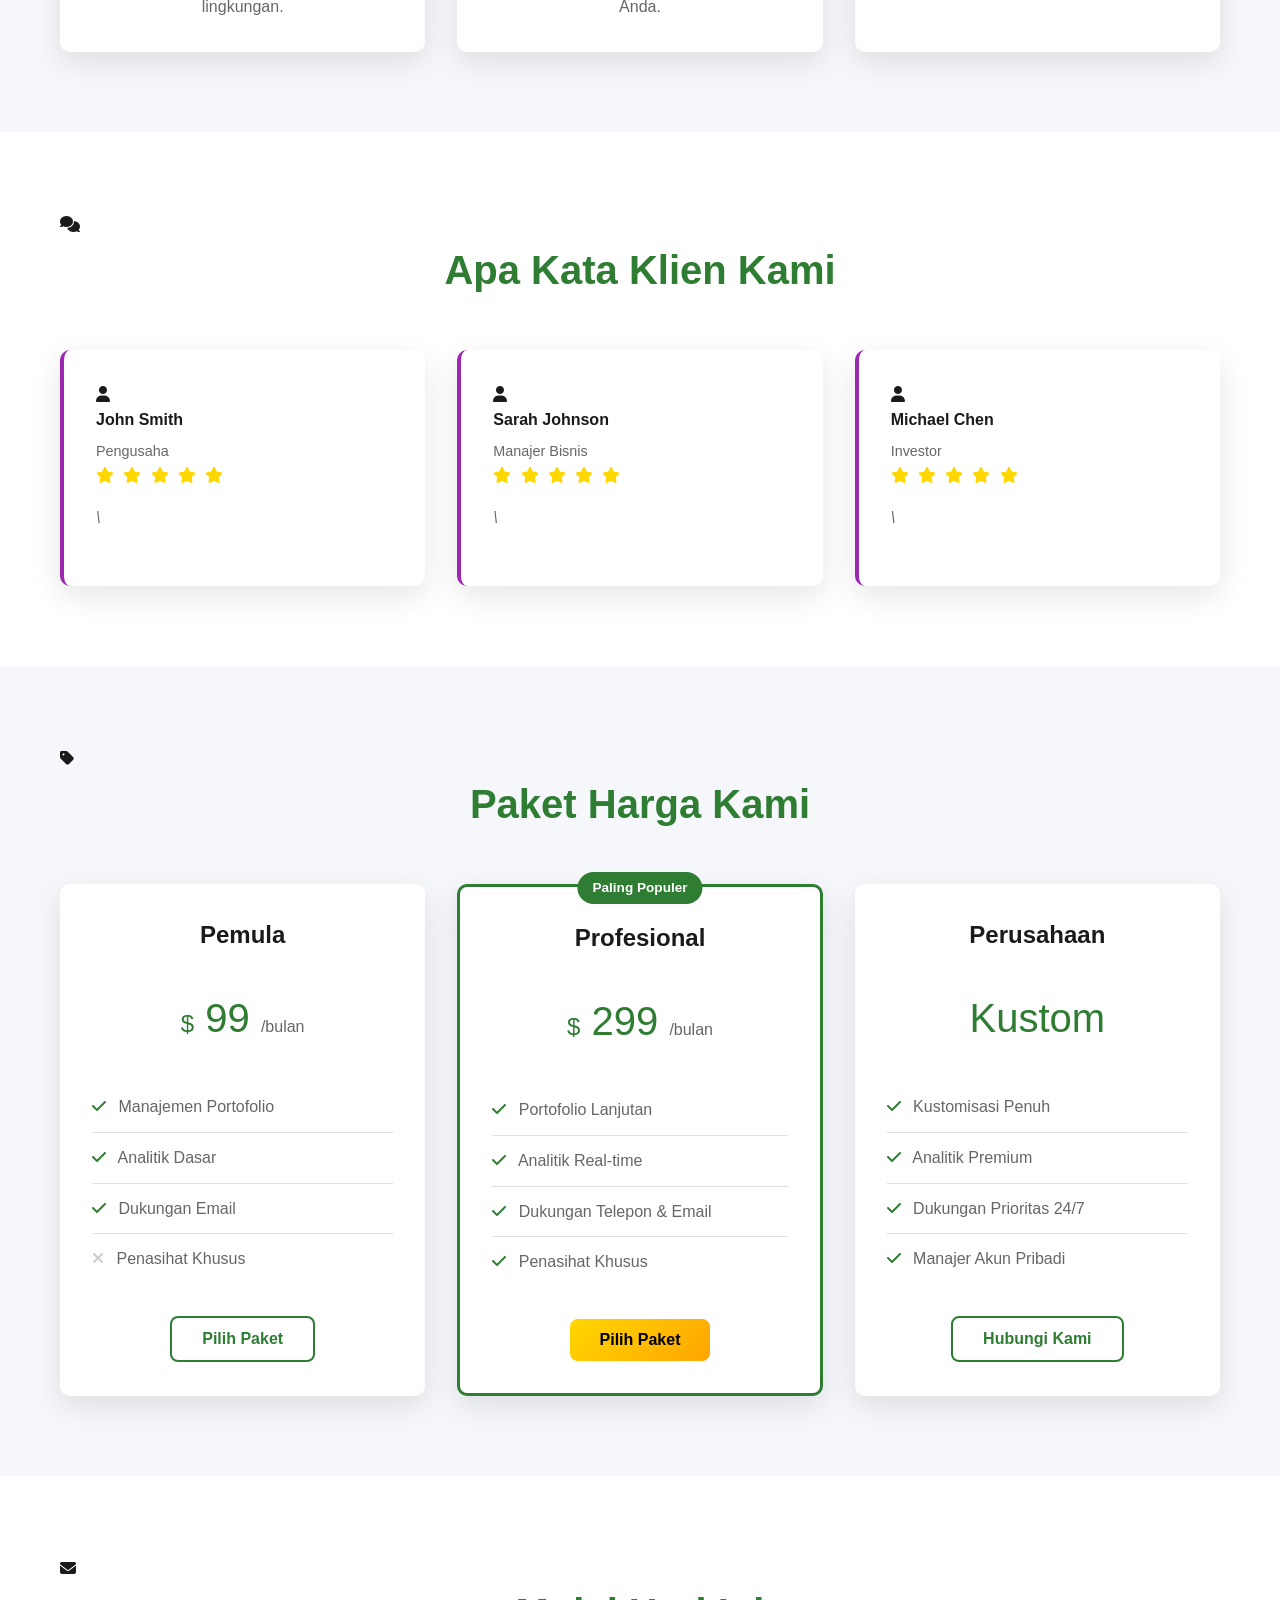
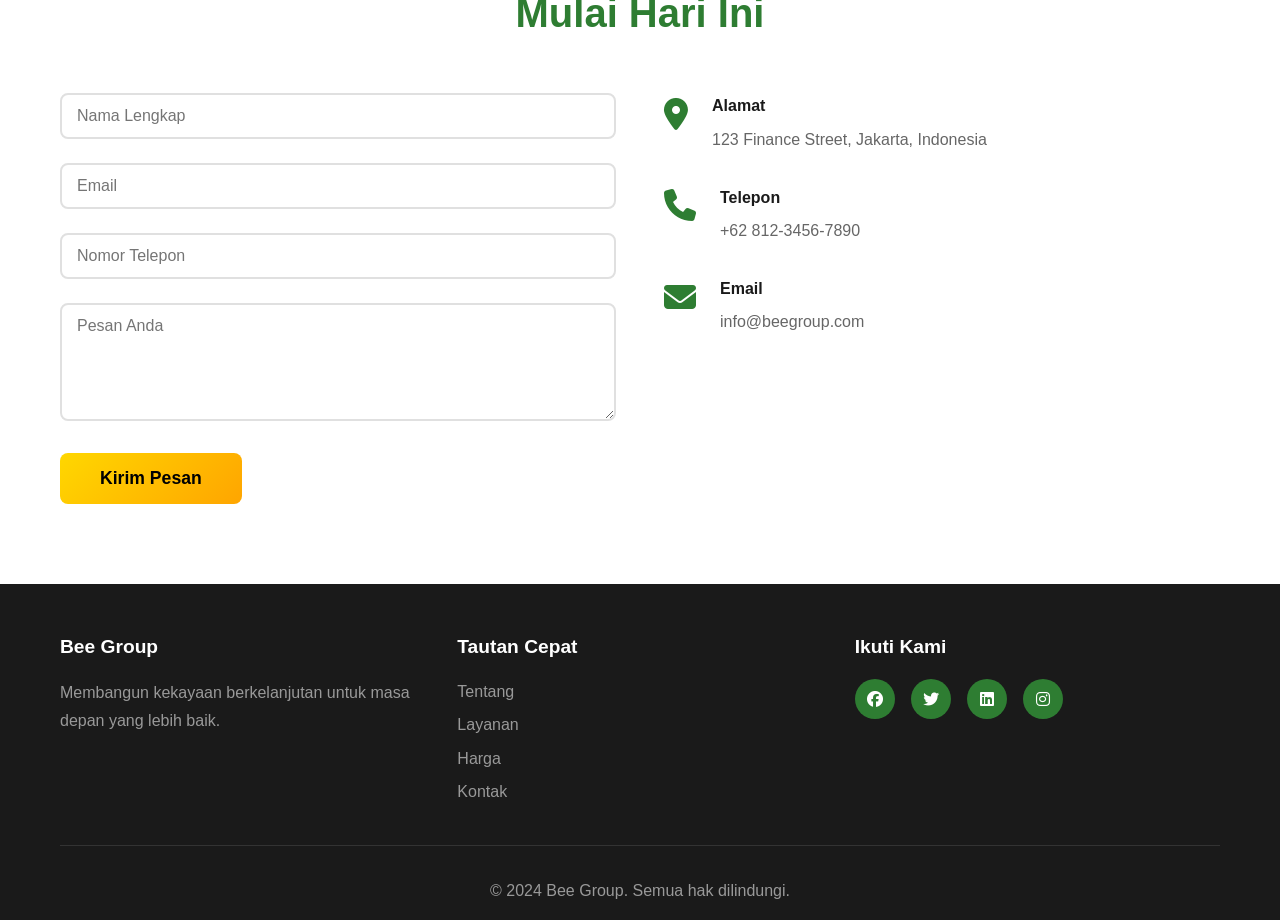
==== commit f5b2b444: "Enhance landing page with section icons and improved visual hierarchy" ====
--- a/index.html
+++ b/index.html
@@ -16,12 +16,12 @@
                 <span>Bee Group</span>
             </div>
             <ul class="nav-menu" id="navMenu">
-                <li><a href="#home">Home</a></li>
-                <li><a href="#about">Tentang</a></li>
-                <li><a href="#services">Layanan</a></li>
-                <li><a href="#features">Fitur</a></li>
-                <li><a href="#testimonials">Testimoni</a></li>
-                <li><a href="#contact">Kontak</a></li>
+                <li><a href="#home"><i class="fas fa-home"></i> Home</a></li>
+                <li><a href="#about"><i class="fas fa-info-circle"></i> Tentang</a></li>
+                <li><a href="#services"><i class="fas fa-briefcase"></i> Layanan</a></li>
+                <li><a href="#features"><i class="fas fa-star"></i> Fitur</a></li>
+                <li><a href="#testimonials"><i class="fas fa-comments"></i> Testimoni</a></li>
+                <li><a href="#contact"><i class="fas fa-envelope"></i> Kontak</a></li>
                 <li><a href="#" class="lang-toggle" onclick="toggleLanguage()">EN</a></li>
             </ul>
             <div class="hamburger" id="hamburger">
@@ -36,7 +36,10 @@
     <section class="hero" id="home">
         <div class="container">
             <div class="hero-content">
-                <h1 data-en="Sustainable Investment Management" data-id="Manajemen Investasi Berkelanjutan">Manajemen Investasi Berkelanjutan</h1>
+                <div class="section-header">
+                    <i class="fas fa-home section-icon"></i>
+                    <h1 data-en="Sustainable Investment Management" data-id="Manajemen Investasi Berkelanjutan">Manajemen Investasi Berkelanjutan</h1>
+                </div>
                 <p data-en="Build wealth while protecting the planet. Expert financial guidance for sustainable growth." data-id="Bangun kekayaan sambil melindungi planet. Panduan keuangan ahli untuk pertumbuhan berkelanjutan.">Bangun kekayaan sambil melindungi planet. Panduan keuangan ahli untuk pertumbuhan berkelanjutan.</p>
                 <div class="cta-buttons">
                     <button class="btn btn-primary" onclick="scrollToSection('contact')" data-en="Get Started" data-id="Mulai Sekarang">Mulai Sekarang</button>
@@ -54,7 +57,10 @@
     <!-- About Section -->
     <section class="about" id="about">
         <div class="container">
-            <h2 data-en="About Bee Group" data-id="Tentang Bee Group">Tentang Bee Group</h2>
+            <div class="section-header-center">
+                <i class="fas fa-info-circle section-icon"></i>
+                <h2 data-en="About Bee Group" data-id="Tentang Bee Group">Tentang Bee Group</h2>
+            </div>
             <div class="about-content">
                 <div class="about-text">
                     <p data-en="Bee Group is a leading sustainable investment and finance management firm dedicated to creating positive impact while generating returns for our clients." data-id="Bee Group adalah perusahaan manajemen investasi dan keuangan berkelanjutan terkemuka yang berdedikasi untuk menciptakan dampak positif sambil menghasilkan keuntungan bagi klien kami.">Bee Group adalah perusahaan manajemen investasi dan keuangan berkelanjutan terkemuka yang berdedikasi untuk menciptakan dampak positif sambil menghasilkan keuntungan bagi klien kami.</p>
@@ -62,14 +68,23 @@
                 </div>
                 <div class="about-stats">
                     <div class="stat-card">
+                        <div class="stat-icon">
+                            <i class="fas fa-dollar-sign"></i>
+                        </div>
                         <h3>$5B+</h3>
                         <p data-en="Assets Managed" data-id="Aset yang Dikelola">Aset yang Dikelola</p>
                     </div>
                     <div class="stat-card">
+                        <div class="stat-icon">
+                            <i class="fas fa-users"></i>
+                        </div>
                         <h3>10K+</h3>
                         <p data-en="Happy Clients" data-id="Klien Puas">Klien Puas</p>
                     </div>
                     <div class="stat-card">
+                        <div class="stat-icon">
+                            <i class="fas fa-award"></i>
+                        </div>
                         <h3>15+</h3>
                         <p data-en="Years Experience" data-id="Tahun Pengalaman">Tahun Pengalaman</p>
                     </div>
@@ -81,7 +96,10 @@
     <!-- Services Section -->
     <section class="services" id="services">
         <div class="container">
-            <h2 data-en="Our Services" data-id="Layanan Kami">Layanan Kami</h2>
+            <div class="section-header-center">
+                <i class="fas fa-briefcase section-icon"></i>
+                <h2 data-en="Our Services" data-id="Layanan Kami">Layanan Kami</h2>
+            </div>
             <div class="services-grid">
                 <div class="service-card">
                     <div class="service-icon">
@@ -132,7 +150,10 @@
     <!-- Features Section -->
     <section class="features" id="features">
         <div class="container">
-            <h2 data-en="Why Choose Bee Group?" data-id="Mengapa Memilih Bee Group?">Mengapa Memilih Bee Group?</h2>
+            <div class="section-header-center">
+                <i class="fas fa-star section-icon"></i>
+                <h2 data-en="Why Choose Bee Group?" data-id="Mengapa Memilih Bee Group?">Mengapa Memilih Bee Group?</h2>
+            </div>
             <div class="features-grid">
                 <div class="feature-item">
                     <div class="feature-icon">
@@ -183,9 +204,21 @@
     <!-- Testimonials Section -->
     <section class="testimonials" id="testimonials">
         <div class="container">
-            <h2 data-en="What Our Clients Say" data-id="Apa Kata Klien Kami">Apa Kata Klien Kami</h2>
+            <div class="section-header-center">
+                <i class="fas fa-comments section-icon"></i>
+                <h2 data-en="What Our Clients Say" data-id="Apa Kata Klien Kami">Apa Kata Klien Kami</h2>
+            </div>
             <div class="testimonials-grid">
                 <div class="testimonial-card">
+                    <div class="testimonial-header">
+                        <div class="client-avatar">
+                            <i class="fas fa-user"></i>
+                        </div>
+                        <div>
+                            <h4>John Smith</h4>
+                            <span data-en="Entrepreneur" data-id="Pengusaha">Pengusaha</span>
+                        </div>
+                    </div>
                     <div class="stars">
                         <i class="fas fa-star"></i>
                         <i class="fas fa-star"></i>
@@ -194,10 +227,17 @@
                         <i class="fas fa-star"></i>
                     </div>
                     <p data-en="\"Bee Group transformed my investment strategy. Highly recommended!\"" data-id="\"Bee Group mengubah strategi investasi saya. Sangat direkomendasikan!\"">\"Bee Group mengubah strategi investasi saya. Sangat direkomendasikan!\"</p>
-                    <h4>John Smith</h4>
-                    <span data-en="Entrepreneur" data-id="Pengusaha">Pengusaha</span>
                 </div>
                 <div class="testimonial-card">
+                    <div class="testimonial-header">
+                        <div class="client-avatar">
+                            <i class="fas fa-user"></i>
+                        </div>
+                        <div>
+                            <h4>Sarah Johnson</h4>
+                            <span data-en="Business Manager" data-id="Manajer Bisnis">Manajer Bisnis</span>
+                        </div>
+                    </div>
                     <div class="stars">
                         <i class="fas fa-star"></i>
                         <i class="fas fa-star"></i>
@@ -206,10 +246,17 @@
                         <i class="fas fa-star"></i>
                     </div>
                     <p data-en="\"Excellent service and transparent communication throughout the process.\"" data-id="\"Layanan luar biasa dan komunikasi transparan sepanjang proses.\"">\"Layanan luar biasa dan komunikasi transparan sepanjang proses.\"</p>
-                    <h4>Sarah Johnson</h4>
-                    <span data-en="Business Manager" data-id="Manajer Bisnis">Manajer Bisnis</span>
                 </div>
                 <div class="testimonial-card">
+                    <div class="testimonial-header">
+                        <div class="client-avatar">
+                            <i class="fas fa-user"></i>
+                        </div>
+                        <div>
+                            <h4>Michael Chen</h4>
+                            <span data-en="Investor" data-id="Investor">Investor</span>
+                        </div>
+                    </div>
                     <div class="stars">
                         <i class="fas fa-star"></i>
                         <i class="fas fa-star"></i>
@@ -218,8 +265,6 @@
                         <i class="fas fa-star"></i>
                     </div>
                     <p data-en="\"I love that my investments align with my environmental values.\"" data-id="\"Saya suka bahwa investasi saya sejalan dengan nilai lingkungan saya.\"">\"Saya suka bahwa investasi saya sejalan dengan nilai lingkungan saya.\"</p>
-                    <h4>Michael Chen</h4>
-                    <span data-en="Investor" data-id="Investor">Investor</span>
                 </div>
             </div>
         </div>
@@ -228,7 +273,10 @@
     <!-- Pricing Section -->
     <section class="pricing" id="pricing">
         <div class="container">
-            <h2 data-en="Our Pricing Plans" data-id="Paket Harga Kami">Paket Harga Kami</h2>
+            <div class="section-header-center">
+                <i class="fas fa-tag section-icon"></i>
+                <h2 data-en="Our Pricing Plans" data-id="Paket Harga Kami">Paket Harga Kami</h2>
+            </div>
             <div class="pricing-grid">
                 <div class="pricing-card">
                     <h3 data-en="Starter" data-id="Pemula">Pemula</h3>
@@ -281,7 +329,10 @@
     <!-- Contact Section -->
     <section class="contact" id="contact">
         <div class="container">
-            <h2 data-en="Get Started Today" data-id="Mulai Hari Ini">Mulai Hari Ini</h2>
+            <div class="section-header-center">
+                <i class="fas fa-envelope section-icon"></i>
+                <h2 data-en="Get Started Today" data-id="Mulai Hari Ini">Mulai Hari Ini</h2>
+            </div>
             <div class="contact-content">
                 <form class="contact-form" id="contactForm">
                     <div class="form-group">
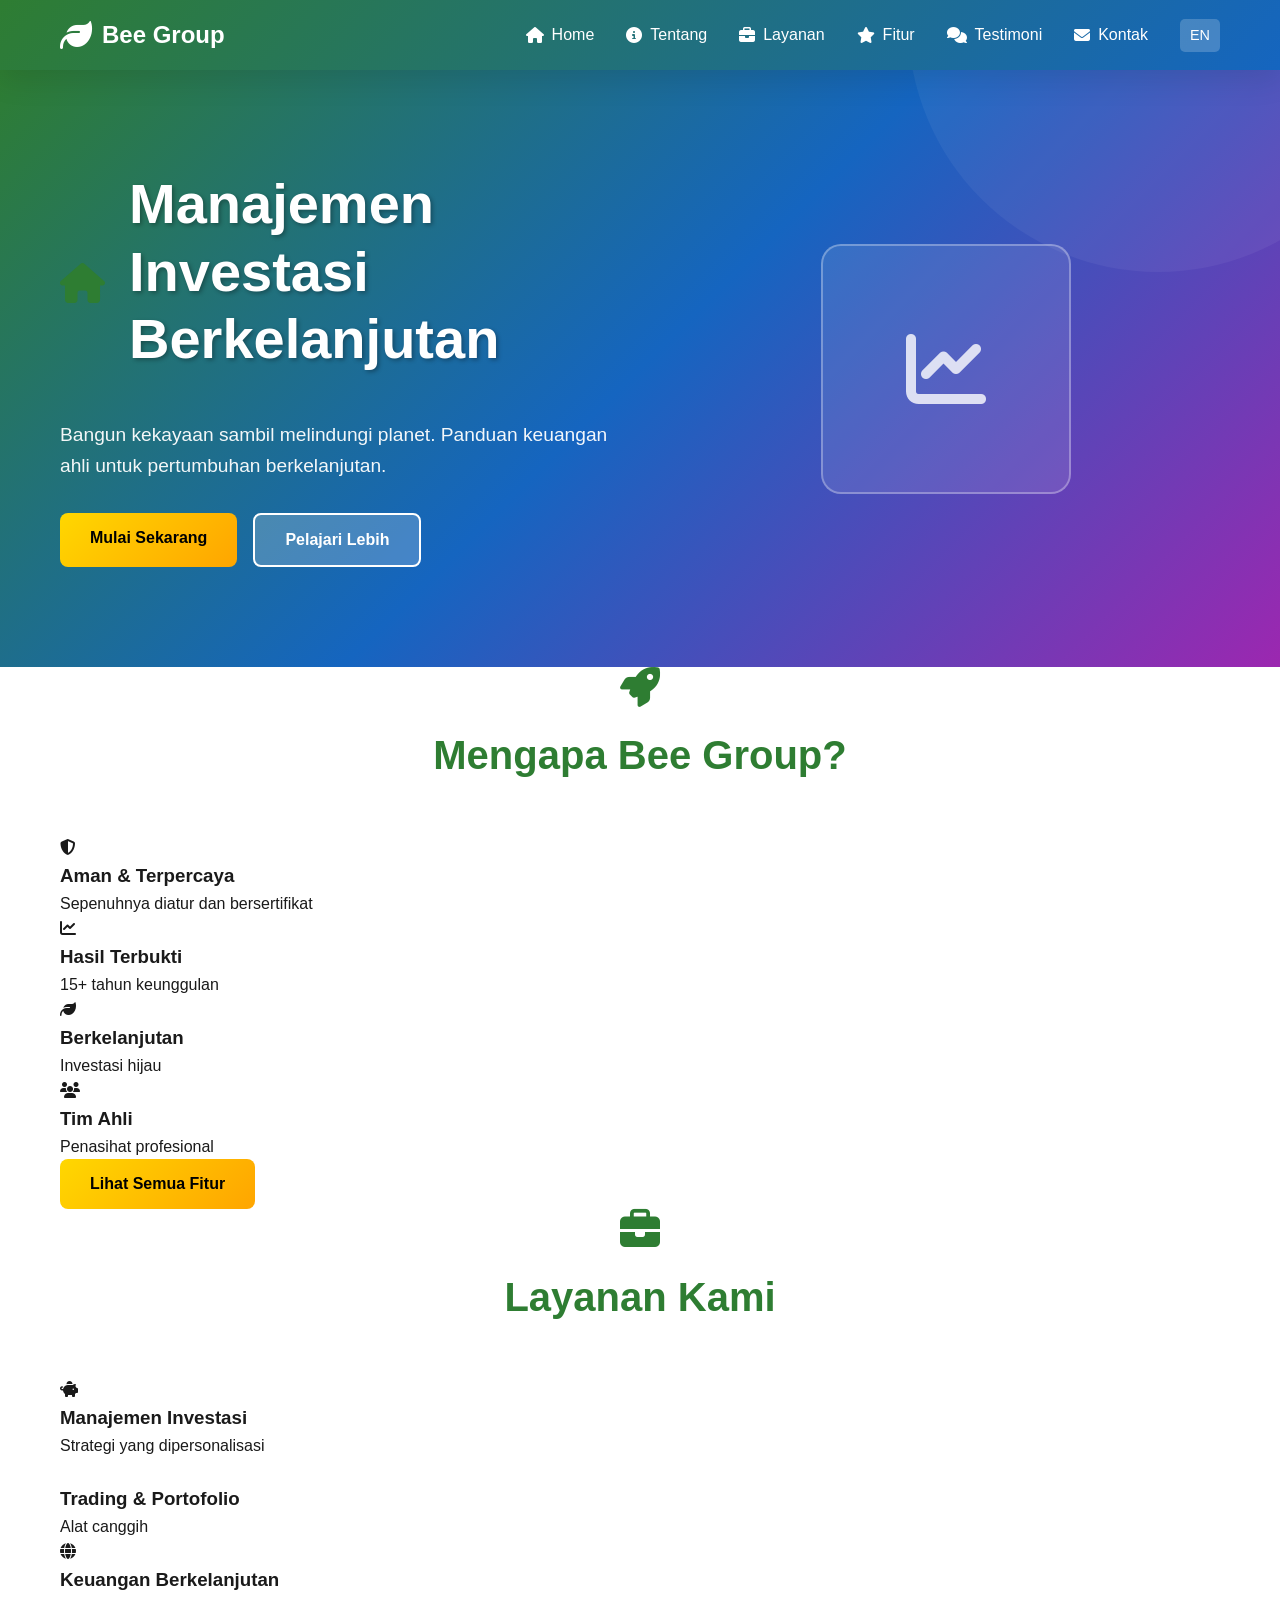
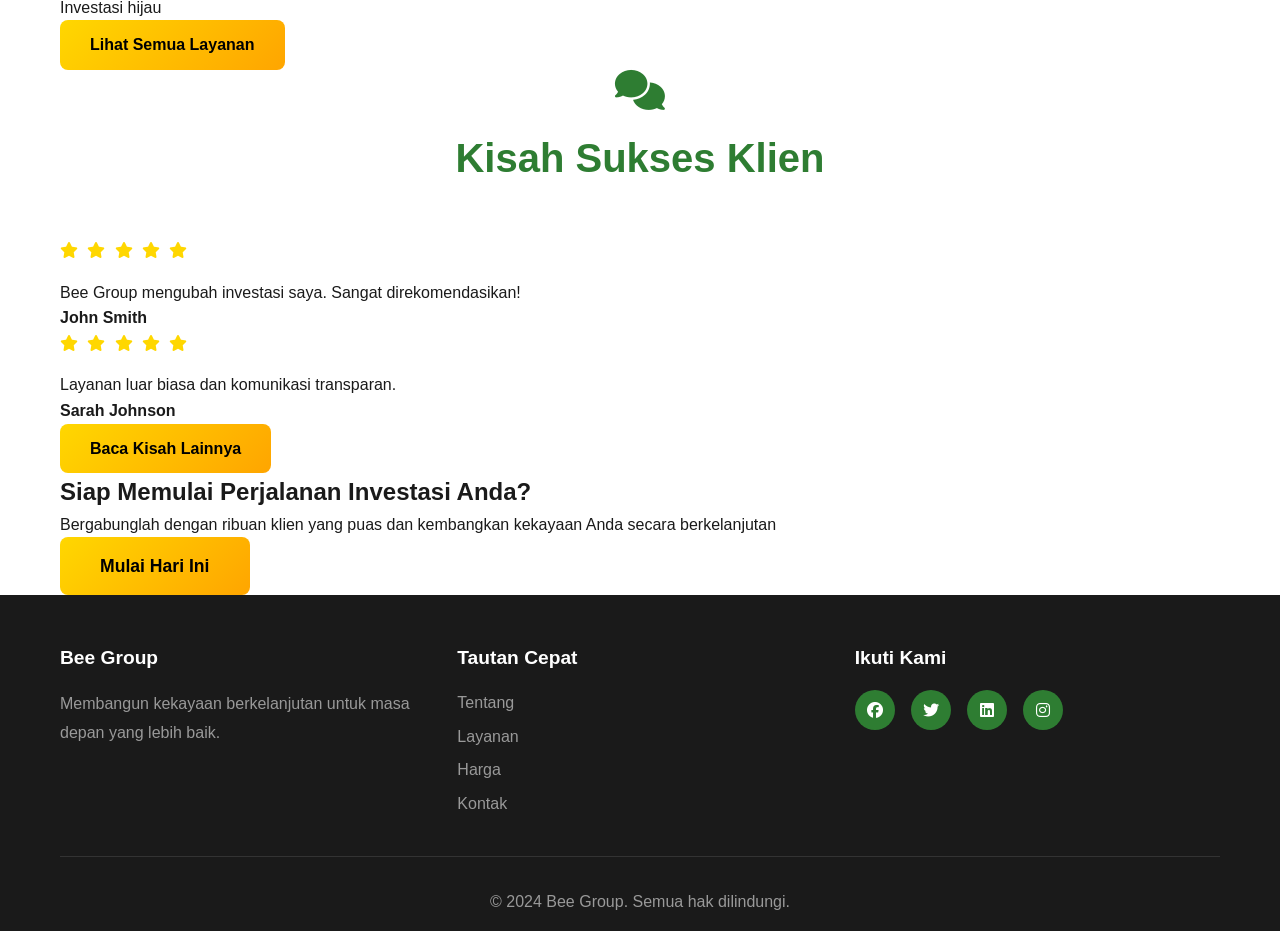
==== commit efbeb656: "Create home page with preview sections and links to other pages" ====
--- a/index.html
+++ b/index.html
@@ -16,12 +16,12 @@
                 <span>Bee Group</span>
             </div>
             <ul class="nav-menu" id="navMenu">
-                <li><a href="#home"><i class="fas fa-home"></i> Home</a></li>
-                <li><a href="#about"><i class="fas fa-info-circle"></i> Tentang</a></li>
-                <li><a href="#services"><i class="fas fa-briefcase"></i> Layanan</a></li>
-                <li><a href="#features"><i class="fas fa-star"></i> Fitur</a></li>
-                <li><a href="#testimonials"><i class="fas fa-comments"></i> Testimoni</a></li>
-                <li><a href="#contact"><i class="fas fa-envelope"></i> Kontak</a></li>
+                <li><a href="index.html"><i class="fas fa-home"></i> Home</a></li>
+                <li><a href="about.html"><i class="fas fa-info-circle"></i> Tentang</a></li>
+                <li><a href="services.html"><i class="fas fa-briefcase"></i> Layanan</a></li>
+                <li><a href="features.html"><i class="fas fa-star"></i> Fitur</a></li>
+                <li><a href="testimonials.html"><i class="fas fa-comments"></i> Testimoni</a></li>
+                <li><a href="contact.html"><i class="fas fa-envelope"></i> Kontak</a></li>
                 <li><a href="#" class="lang-toggle" onclick="toggleLanguage()">EN</a></li>
             </ul>
             <div class="hamburger" id="hamburger">
@@ -42,8 +42,8 @@
                 </div>
                 <p data-en="Build wealth while protecting the planet. Expert financial guidance for sustainable growth." data-id="Bangun kekayaan sambil melindungi planet. Panduan keuangan ahli untuk pertumbuhan berkelanjutan.">Bangun kekayaan sambil melindungi planet. Panduan keuangan ahli untuk pertumbuhan berkelanjutan.</p>
                 <div class="cta-buttons">
-                    <button class="btn btn-primary" onclick="scrollToSection('contact')" data-en="Get Started" data-id="Mulai Sekarang">Mulai Sekarang</button>
-                    <button class="btn btn-secondary" onclick="scrollToSection('about')" data-en="Learn More" data-id="Pelajari Lebih">Pelajari Lebih</button>
+                    <a href="contact.html" class="btn btn-primary" data-en="Get Started" data-id="Mulai Sekarang">Mulai Sekarang</a>
+                    <a href="about.html" class="btn btn-secondary" data-en="Learn More" data-id="Pelajari Lebih">Pelajari Lebih</a>
                 </div>
             </div>
             <div class="hero-image">
@@ -54,171 +54,91 @@
         </div>
     </section>
 
-    <!-- About Section -->
-    <section class="about" id="about">
+    <!-- Features Preview Section -->
+    <section class="features-preview">
         <div class="container">
             <div class="section-header-center">
-                <i class="fas fa-info-circle section-icon"></i>
-                <h2 data-en="About Bee Group" data-id="Tentang Bee Group">Tentang Bee Group</h2>
-            </div>
-            <div class="about-content">
-                <div class="about-text">
-                    <p data-en="Bee Group is a leading sustainable investment and finance management firm dedicated to creating positive impact while generating returns for our clients." data-id="Bee Group adalah perusahaan manajemen investasi dan keuangan berkelanjutan terkemuka yang berdedikasi untuk menciptakan dampak positif sambil menghasilkan keuntungan bagi klien kami.">Bee Group adalah perusahaan manajemen investasi dan keuangan berkelanjutan terkemuka yang berdedikasi untuk menciptakan dampak positif sambil menghasilkan keuntungan bagi klien kami.</p>
-                    <p data-en="With over 10 years of experience in sustainable finance, we help individuals and businesses grow their wealth responsibly." data-id="Dengan pengalaman lebih dari 10 tahun di bidang keuangan berkelanjutan, kami membantu individu dan bisnis mengembangkan kekayaan mereka secara bertanggung jawab.">Dengan pengalaman lebih dari 10 tahun di bidang keuangan berkelanjutan, kami membantu individu dan bisnis mengembangkan kekayaan mereka secara bertanggung jawab.</p>
-                </div>
-                <div class="about-stats">
-                    <div class="stat-card">
-                        <div class="stat-icon">
-                            <i class="fas fa-dollar-sign"></i>
-                        </div>
-                        <h3>$5B+</h3>
-                        <p data-en="Assets Managed" data-id="Aset yang Dikelola">Aset yang Dikelola</p>
-                    </div>
-                    <div class="stat-card">
-                        <div class="stat-icon">
-                            <i class="fas fa-users"></i>
-                        </div>
-                        <h3>10K+</h3>
-                        <p data-en="Happy Clients" data-id="Klien Puas">Klien Puas</p>
-                    </div>
-                    <div class="stat-card">
-                        <div class="stat-icon">
-                            <i class="fas fa-award"></i>
-                        </div>
-                        <h3>15+</h3>
-                        <p data-en="Years Experience" data-id="Tahun Pengalaman">Tahun Pengalaman</p>
-                    </div>
-                </div>
-            </div>
-        </div>
-    </section>
-
-    <!-- Services Section -->
-    <section class="services" id="services">
+                <i class="fas fa-rocket section-icon"></i>
+                <h2 data-en="Why Bee Group?" data-id="Mengapa Bee Group?">Mengapa Bee Group?</h2>
+            </div>
+            <div class="features-preview-grid">
+                <div class="feature-preview-card">
+                    <i class="fas fa-shield-alt"></i>
+                    <h3 data-en="Secure & Trusted" data-id="Aman & Terpercaya">Aman & Terpercaya</h3>
+                    <p data-en="Fully regulated and certified" data-id="Sepenuhnya diatur dan bersertifikat">Sepenuhnya diatur dan bersertifikat</p>
+                </div>
+                <div class="feature-preview-card">
+                    <i class="fas fa-chart-line"></i>
+                    <h3 data-en="Proven Results" data-id="Hasil Terbukti">Hasil Terbukti</h3>
+                    <p data-en="15+ years of excellence" data-id="15+ tahun keunggulan">15+ tahun keunggulan</p>
+                </div>
+                <div class="feature-preview-card">
+                    <i class="fas fa-leaf"></i>
+                    <h3 data-en="Sustainable" data-id="Berkelanjutan">Berkelanjutan</h3>
+                    <p data-en="Green investments" data-id="Investasi hijau">Investasi hijau</p>
+                </div>
+                <div class="feature-preview-card">
+                    <i class="fas fa-users"></i>
+                    <h3 data-en="Expert Team" data-id="Tim Ahli">Tim Ahli</h3>
+                    <p data-en="Professional advisors" data-id="Penasihat profesional">Penasihat profesional</p>
+                </div>
+            </div>
+            <div class="text-center">
+                <a href="features.html" class="btn btn-primary" data-en="Explore All Features" data-id="Lihat Semua Fitur">Lihat Semua Fitur</a>
+            </div>
+        </div>
+    </section>
+
+    <!-- Services Preview Section -->
+    <section class="services-preview">
         <div class="container">
             <div class="section-header-center">
                 <i class="fas fa-briefcase section-icon"></i>
                 <h2 data-en="Our Services" data-id="Layanan Kami">Layanan Kami</h2>
             </div>
-            <div class="services-grid">
-                <div class="service-card">
-                    <div class="service-icon">
-                        <i class="fas fa-piggy-bank"></i>
-                    </div>
+            <div class="services-preview-grid">
+                <div class="service-preview-card">
+                    <i class="fas fa-piggy-bank"></i>
                     <h3 data-en="Investment Management" data-id="Manajemen Investasi">Manajemen Investasi</h3>
-                    <p data-en="Personalized investment strategies tailored to your goals and risk tolerance." data-id="Strategi investasi yang dipersonalisasi sesuai dengan tujuan dan toleransi risiko Anda.">Strategi investasi yang dipersonalisasi sesuai dengan tujuan dan toleransi risiko Anda.</p>
-                </div>
-                <div class="service-card">
-                    <div class="service-icon">
-                        <i class="fas fa-trending-up"></i>
-                    </div>
+                    <p data-en="Personalized strategies" data-id="Strategi yang dipersonalisasi">Strategi yang dipersonalisasi</p>
+                </div>
+                <div class="service-preview-card">
+                    <i class="fas fa-trending-up"></i>
                     <h3 data-en="Trading & Portfolio" data-id="Trading & Portofolio">Trading & Portofolio</h3>
-                    <p data-en="Advanced trading tools and portfolio optimization for maximum returns." data-id="Alat trading canggih dan optimisasi portofolio untuk hasil maksimal.">Alat trading canggih dan optimisasi portofolio untuk hasil maksimal.</p>
-                </div>
-                <div class="service-card">
-                    <div class="service-icon">
-                        <i class="fas fa-globe"></i>
-                    </div>
+                    <p data-en="Advanced tools" data-id="Alat canggih">Alat canggih</p>
+                </div>
+                <div class="service-preview-card">
+                    <i class="fas fa-globe"></i>
                     <h3 data-en="Sustainable Finance" data-id="Keuangan Berkelanjutan">Keuangan Berkelanjutan</h3>
-                    <p data-en="Green investments that align with environmental and social values." data-id="Investasi hijau yang selaras dengan nilai lingkungan dan sosial.">Investasi hijau yang selaras dengan nilai lingkungan dan sosial.</p>
-                </div>
-                <div class="service-card">
-                    <div class="service-icon">
-                        <i class="fas fa-handshake"></i>
-                    </div>
-                    <h3 data-en="Financial Planning" data-id="Perencanaan Keuangan">Perencanaan Keuangan</h3>
-                    <p data-en="Comprehensive financial planning for long-term wealth building." data-id="Perencanaan keuangan komprehensif untuk membangun kekayaan jangka panjang.">Perencanaan keuangan komprehensif untuk membangun kekayaan jangka panjang.</p>
-                </div>
-                <div class="service-card">
-                    <div class="service-icon">
-                        <i class="fas fa-shield-alt"></i>
-                    </div>
-                    <h3 data-en="Risk Management" data-id="Manajemen Risiko">Manajemen Risiko</h3>
-                    <p data-en="Protect your investments with our comprehensive risk mitigation strategies." data-id="Lindungi investasi Anda dengan strategi mitigasi risiko komprehensif kami.">Lindungi investasi Anda dengan strategi mitigasi risiko komprehensif kami.</p>
-                </div>
-                <div class="service-card">
-                    <div class="service-icon">
-                        <i class="fas fa-headset"></i>
-                    </div>
-                    <h3 data-en="24/7 Support" data-id="Dukungan 24/7">Dukungan 24/7</h3>
-                    <p data-en="Dedicated support team ready to assist you anytime, anywhere." data-id="Tim dukungan khusus siap membantu Anda kapan saja, di mana saja.">Tim dukungan khusus siap membantu Anda kapan saja, di mana saja.</p>
-                </div>
-            </div>
-        </div>
-    </section>
-
-    <!-- Features Section -->
-    <section class="features" id="features">
-        <div class="container">
-            <div class="section-header-center">
-                <i class="fas fa-star section-icon"></i>
-                <h2 data-en="Why Choose Bee Group?" data-id="Mengapa Memilih Bee Group?">Mengapa Memilih Bee Group?</h2>
-            </div>
-            <div class="features-grid">
-                <div class="feature-item">
-                    <div class="feature-icon">
-                        <i class="fas fa-lock"></i>
-                    </div>
-                    <h3 data-en="Secure & Certified" data-id="Aman & Bersertifikat">Aman & Bersertifikat</h3>
-                    <p data-en="All operations are fully regulated and certified by international authorities." data-id="Semua operasi sepenuhnya diatur dan disertifikasi oleh otoritas internasional.">Semua operasi sepenuhnya diatur dan disertifikasi oleh otoritas internasional.</p>
-                </div>
-                <div class="feature-item">
-                    <div class="feature-icon">
-                        <i class="fas fa-users"></i>
-                    </div>
-                    <h3 data-en="Expert Team" data-id="Tim Ahli">Tim Ahli</h3>
-                    <p data-en="Our team consists of experienced financial experts and analysts." data-id="Tim kami terdiri dari ahli keuangan dan analis berpengalaman.">Tim kami terdiri dari ahli keuangan dan analis berpengalaman.</p>
-                </div>
-                <div class="feature-item">
-                    <div class="feature-icon">
-                        <i class="fas fa-mobile-alt"></i>
-                    </div>
-                    <h3 data-en="Mobile App" data-id="Aplikasi Mobile">Aplikasi Mobile</h3>
-                    <p data-en="Manage your investments on the go with our intuitive mobile app." data-id="Kelola investasi Anda saat bepergian dengan aplikasi mobile intuitif kami.">Kelola investasi Anda saat bepergian dengan aplikasi mobile intuitif kami.</p>
-                </div>
-                <div class="feature-item">
-                    <div class="feature-icon">
-                        <i class="fas fa-leaf"></i>
-                    </div>
-                    <h3 data-en="Eco-Friendly" data-id="Ramah Lingkungan">Ramah Lingkungan</h3>
-                    <p data-en="We invest in sustainable and environmentally responsible companies." data-id="Kami berinvestasi di perusahaan yang berkelanjutan dan bertanggung jawab lingkungan.">Kami berinvestasi di perusahaan yang berkelanjutan dan bertanggung jawab lingkungan.</p>
-                </div>
-                <div class="feature-item">
-                    <div class="feature-icon">
-                        <i class="fas fa-graduation-cap"></i>
-                    </div>
-                    <h3 data-en="Education Hub" data-id="Pusat Edukasi">Pusat Edukasi</h3>
-                    <p data-en="Access free resources and courses to improve your financial literacy." data-id="Akses sumber daya gratis dan kursus untuk meningkatkan literasi keuangan Anda.">Akses sumber daya gratis dan kursus untuk meningkatkan literasi keuangan Anda.</p>
-                </div>
-                <div class="feature-item">
-                    <div class="feature-icon">
-                        <i class="fas fa-chart-pie"></i>
-                    </div>
-                    <h3 data-en="Analytics Dashboard" data-id="Dashboard Analitik">Dashboard Analitik</h3>
-                    <p data-en="Real-time analytics and insights for informed decision making." data-id="Analitik real-time dan wawasan untuk pengambilan keputusan yang tepat.">Analitik real-time dan wawasan untuk pengambilan keputusan yang tepat.</p>
-                </div>
-            </div>
-        </div>
-    </section>
-
-    <!-- Testimonials Section -->
-    <section class="testimonials" id="testimonials">
+                    <p data-en="Green investments" data-id="Investasi hijau">Investasi hijau</p>
+                </div>
+            </div>
+            <div class="text-center">
+                <a href="services.html" class="btn btn-primary" data-en="View All Services" data-id="Lihat Semua Layanan">Lihat Semua Layanan</a>
+            </div>
+        </div>
+    </section>
+
+    <!-- Testimonials Preview Section -->
+    <section class="testimonials-preview">
         <div class="container">
             <div class="section-header-center">
                 <i class="fas fa-comments section-icon"></i>
-                <h2 data-en="What Our Clients Say" data-id="Apa Kata Klien Kami">Apa Kata Klien Kami</h2>
-            </div>
-            <div class="testimonials-grid">
-                <div class="testimonial-card">
-                    <div class="testimonial-header">
-                        <div class="client-avatar">
-                            <i class="fas fa-user"></i>
-                        </div>
-                        <div>
-                            <h4>John Smith</h4>
-                            <span data-en="Entrepreneur" data-id="Pengusaha">Pengusaha</span>
-                        </div>
+                <h2 data-en="Client Success Stories" data-id="Kisah Sukses Klien">Kisah Sukses Klien</h2>
+            </div>
+            <div class="testimonials-preview-grid">
+                <div class="testimonial-preview-card">
+                    <div class="stars">
+                        <i class="fas fa-star"></i>
+                        <i class="fas fa-star"></i>
+                        <i class="fas fa-star"></i>
+                        <i class="fas fa-star"></i>
+                        <i class="fas fa-star"></i>
                     </div>
+                    <p data-en="Bee Group transformed my investments. Highly recommended!" data-id="Bee Group mengubah investasi saya. Sangat direkomendasikan!">Bee Group mengubah investasi saya. Sangat direkomendasikan!</p>
+                    <h4>John Smith</h4>
+                </div>
+                <div class="testimonial-preview-card">
                     <div class="stars">
                         <i class="fas fa-star"></i>
                         <i class="fas fa-star"></i>
@@ -226,153 +146,22 @@
                         <i class="fas fa-star"></i>
                         <i class="fas fa-star"></i>
                     </div>
-                    <p data-en="\"Bee Group transformed my investment strategy. Highly recommended!\"" data-id="\"Bee Group mengubah strategi investasi saya. Sangat direkomendasikan!\"">\"Bee Group mengubah strategi investasi saya. Sangat direkomendasikan!\"</p>
-                </div>
-                <div class="testimonial-card">
-                    <div class="testimonial-header">
-                        <div class="client-avatar">
-                            <i class="fas fa-user"></i>
-                        </div>
-                        <div>
-                            <h4>Sarah Johnson</h4>
-                            <span data-en="Business Manager" data-id="Manajer Bisnis">Manajer Bisnis</span>
-                        </div>
-                    </div>
-                    <div class="stars">
-                        <i class="fas fa-star"></i>
-                        <i class="fas fa-star"></i>
-                        <i class="fas fa-star"></i>
-                        <i class="fas fa-star"></i>
-                        <i class="fas fa-star"></i>
-                    </div>
-                    <p data-en="\"Excellent service and transparent communication throughout the process.\"" data-id="\"Layanan luar biasa dan komunikasi transparan sepanjang proses.\"">\"Layanan luar biasa dan komunikasi transparan sepanjang proses.\"</p>
-                </div>
-                <div class="testimonial-card">
-                    <div class="testimonial-header">
-                        <div class="client-avatar">
-                            <i class="fas fa-user"></i>
-                        </div>
-                        <div>
-                            <h4>Michael Chen</h4>
-                            <span data-en="Investor" data-id="Investor">Investor</span>
-                        </div>
-                    </div>
-                    <div class="stars">
-                        <i class="fas fa-star"></i>
-                        <i class="fas fa-star"></i>
-                        <i class="fas fa-star"></i>
-                        <i class="fas fa-star"></i>
-                        <i class="fas fa-star"></i>
-                    </div>
-                    <p data-en="\"I love that my investments align with my environmental values.\"" data-id="\"Saya suka bahwa investasi saya sejalan dengan nilai lingkungan saya.\"">\"Saya suka bahwa investasi saya sejalan dengan nilai lingkungan saya.\"</p>
-                </div>
-            </div>
-        </div>
-    </section>
-
-    <!-- Pricing Section -->
-    <section class="pricing" id="pricing">
-        <div class="container">
-            <div class="section-header-center">
-                <i class="fas fa-tag section-icon"></i>
-                <h2 data-en="Our Pricing Plans" data-id="Paket Harga Kami">Paket Harga Kami</h2>
-            </div>
-            <div class="pricing-grid">
-                <div class="pricing-card">
-                    <h3 data-en="Starter" data-id="Pemula">Pemula</h3>
-                    <div class="price">
-                        <span class="currency">$</span>
-                        <span class="amount">99</span>
-                        <span class="period">/bulan</span>
-                    </div>
-                    <ul>
-                        <li><i class="fas fa-check"></i> <span data-en="Portfolio Management" data-id="Manajemen Portofolio">Manajemen Portofolio</span></li>
-                        <li><i class="fas fa-check"></i> <span data-en="Basic Analytics" data-id="Analitik Dasar">Analitik Dasar</span></li>
-                        <li><i class="fas fa-check"></i> <span data-en="Email Support" data-id="Dukungan Email">Dukungan Email</span></li>
-                        <li><i class="fas fa-times"></i> <span data-en="Dedicated Advisor" data-id="Penasihat Khusus">Penasihat Khusus</span></li>
-                    </ul>
-                    <button class="btn btn-outline" data-en="Choose Plan" data-id="Pilih Paket">Pilih Paket</button>
-                </div>
-                <div class="pricing-card popular">
-                    <span class="badge" data-en="Most Popular" data-id="Paling Populer">Paling Populer</span>
-                    <h3 data-en="Professional" data-id="Profesional">Profesional</h3>
-                    <div class="price">
-                        <span class="currency">$</span>
-                        <span class="amount">299</span>
-                        <span class="period">/bulan</span>
-                    </div>
-                    <ul>
-                        <li><i class="fas fa-check"></i> <span data-en="Advanced Portfolio" data-id="Portofolio Lanjutan">Portofolio Lanjutan</span></li>
-                        <li><i class="fas fa-check"></i> <span data-en="Real-time Analytics" data-id="Analitik Real-time">Analitik Real-time</span></li>
-                        <li><i class="fas fa-check"></i> <span data-en="Phone & Email Support" data-id="Dukungan Telepon & Email">Dukungan Telepon & Email</span></li>
-                        <li><i class="fas fa-check"></i> <span data-en="Dedicated Advisor" data-id="Penasihat Khusus">Penasihat Khusus</span></li>
-                    </ul>
-                    <button class="btn btn-primary" data-en="Choose Plan" data-id="Pilih Paket">Pilih Paket</button>
-                </div>
-                <div class="pricing-card">
-                    <h3 data-en="Enterprise" data-id="Perusahaan">Perusahaan</h3>
-                    <div class="price">
-                        <span data-en="Custom" data-id="Kustom">Kustom</span>
-                    </div>
-                    <ul>
-                        <li><i class="fas fa-check"></i> <span data-en="Full Customization" data-id="Kustomisasi Penuh">Kustomisasi Penuh</span></li>
-                        <li><i class="fas fa-check"></i> <span data-en="Premium Analytics" data-id="Analitik Premium">Analitik Premium</span></li>
-                        <li><i class="fas fa-check"></i> <span data-en="24/7 Priority Support" data-id="Dukungan Prioritas 24/7">Dukungan Prioritas 24/7</span></li>
-                        <li><i class="fas fa-check"></i> <span data-en="Personal Account Manager" data-id="Manajer Akun Pribadi">Manajer Akun Pribadi</span></li>
-                    </ul>
-                    <button class="btn btn-outline" data-en="Contact Us" data-id="Hubungi Kami">Hubungi Kami</button>
-                </div>
-            </div>
-        </div>
-    </section>
-
-    <!-- Contact Section -->
-    <section class="contact" id="contact">
-        <div class="container">
-            <div class="section-header-center">
-                <i class="fas fa-envelope section-icon"></i>
-                <h2 data-en="Get Started Today" data-id="Mulai Hari Ini">Mulai Hari Ini</h2>
-            </div>
-            <div class="contact-content">
-                <form class="contact-form" id="contactForm">
-                    <div class="form-group">
-                        <input type="text" placeholder="Nama Lengkap" data-placeholder-id="fullname" required>
-                    </div>
-                    <div class="form-group">
-                        <input type="email" placeholder="Email" data-placeholder-id="email" required>
-                    </div>
-                    <div class="form-group">
-                        <input type="tel" placeholder="Nomor Telepon" data-placeholder-id="phone" required>
-                    </div>
-                    <div class="form-group">
-                        <textarea placeholder="Pesan Anda" data-placeholder-id="message" rows="5" required></textarea>
-                    </div>
-                    <button type="submit" class="btn btn-primary btn-large" data-en="Send Message" data-id="Kirim Pesan">Kirim Pesan</button>
-                </form>
-                <div class="contact-info">
-                    <div class="info-item">
-                        <i class="fas fa-map-marker-alt"></i>
-                        <div>
-                            <h4 data-en="Address" data-id="Alamat">Alamat</h4>
-                            <p>123 Finance Street, Jakarta, Indonesia</p>
-                        </div>
-                    </div>
-                    <div class="info-item">
-                        <i class="fas fa-phone"></i>
-                        <div>
-                            <h4 data-en="Phone" data-id="Telepon">Telepon</h4>
-                            <p>+62 812-3456-7890</p>
-                        </div>
-                    </div>
-                    <div class="info-item">
-                        <i class="fas fa-envelope"></i>
-                        <div>
-                            <h4 data-en="Email" data-id="Email">Email</h4>
-                            <p>info@beegroup.com</p>
-                        </div>
-                    </div>
-                </div>
-            </div>
+                    <p data-en="Excellent service and transparent communication." data-id="Layanan luar biasa dan komunikasi transparan.">Layanan luar biasa dan komunikasi transparan.</p>
+                    <h4>Sarah Johnson</h4>
+                </div>
+            </div>
+            <div class="text-center">
+                <a href="testimonials.html" class="btn btn-primary" data-en="Read More Stories" data-id="Baca Kisah Lainnya">Baca Kisah Lainnya</a>
+            </div>
+        </div>
+    </section>
+
+    <!-- CTA Section -->
+    <section class="cta-section">
+        <div class="container">
+            <h2 data-en="Ready to Start Your Investment Journey?" data-id="Siap Memulai Perjalanan Investasi Anda?">Siap Memulai Perjalanan Investasi Anda?</h2>
+            <p data-en="Join thousands of satisfied clients and grow your wealth sustainably" data-id="Bergabunglah dengan ribuan klien yang puas dan kembangkan kekayaan Anda secara berkelanjutan">Bergabunglah dengan ribuan klien yang puas dan kembangkan kekayaan Anda secara berkelanjutan</p>
+            <a href="contact.html" class="btn btn-primary btn-large" data-en="Get Started Today" data-id="Mulai Hari Ini">Mulai Hari Ini</a>
         </div>
     </section>
 
@@ -387,10 +176,10 @@
                 <div class="footer-section">
                     <h4 data-en="Quick Links" data-id="Tautan Cepat">Tautan Cepat</h4>
                     <ul>
-                        <li><a href="#about" data-en="About" data-id="Tentang">Tentang</a></li>
-                        <li><a href="#services" data-en="Services" data-id="Layanan">Layanan</a></li>
-                        <li><a href="#pricing" data-en="Pricing" data-id="Harga">Harga</a></li>
-                        <li><a href="#contact" data-en="Contact" data-id="Kontak">Kontak</a></li>
+                        <li><a href="about.html" data-en="About" data-id="Tentang">Tentang</a></li>
+                        <li><a href="services.html" data-en="Services" data-id="Layanan">Layanan</a></li>
+                        <li><a href="pricing.html" data-en="Pricing" data-id="Harga">Harga</a></li>
+                        <li><a href="contact.html" data-en="Contact" data-id="Kontak">Kontak</a></li>
                     </ul>
                 </div>
                 <div class="footer-section">
--- a/styles.css
+++ b/styles.css
@@ -41,6 +41,80 @@
 }
 
 /* ==================== 
+   SECTION HEADER WITH ICON
+==================== */
+.section-header-center {
+    text-align: center;
+    margin-bottom: 3rem;
+    display: flex;
+    flex-direction: column;
+    align-items: center;
+}
+
+.section-header {
+    display: flex;
+    align-items: center;
+    gap: 1.5rem;
+    margin-bottom: 1.5rem;
+}
+
+.section-icon {
+    font-size: 2.5rem;
+    color: var(--primary-color);
+    animation: slideInLeft 0.6s ease;
+}
+
+.section-header-center .section-icon {
+    margin-bottom: 1rem;
+    animation: fadeInDown 0.6s ease;
+}
+
+.section-header h1 {
+    font-size: 3.5rem;
+    margin-bottom: 0;
+    animation: slideInRight 0.6s ease;
+}
+
+.section-header-center h2 {
+    font-size: 2.5rem;
+    color: var(--primary-color);
+    animation: fadeInUp 0.6s ease;
+}
+
+@keyframes slideInLeft {
+    from {
+        opacity: 0;
+        transform: translateX(-30px);
+    }
+    to {
+        opacity: 1;
+        transform: translateX(0);
+    }
+}
+
+@keyframes slideInRight {
+    from {
+        opacity: 0;
+        transform: translateX(30px);
+    }
+    to {
+        opacity: 1;
+        transform: translateX(0);
+    }
+}
+
+@keyframes fadeInDown {
+    from {
+        opacity: 0;
+        transform: translateY(-20px);
+    }
+    to {
+        opacity: 1;
+        transform: translateY(0);
+    }
+}
+
+/* ==================== 
    NAVIGATION
 ==================== */
 .navbar {
@@ -84,6 +158,13 @@
     font-weight: 500;
     transition: var(--transition);
     position: relative;
+    display: flex;
+    align-items: center;
+    gap: 0.5rem;
+}
+
+.nav-menu a i {
+    font-size: 1rem;
 }
 
 .nav-menu a:hover {
@@ -291,6 +372,26 @@
     border-radius: 10px;
     box-shadow: var(--shadow);
     text-align: center;
+    position: relative;
+    transition: var(--transition);
+}
+
+.stat-card:hover {
+    transform: translateY(-5px);
+    box-shadow: 0 15px 40px rgba(0, 0, 0, 0.15);
+}
+
+.stat-icon {
+    width: 60px;
+    height: 60px;
+    background: linear-gradient(135deg, var(--primary-color), var(--secondary-color));
+    border-radius: 50%;
+    display: flex;
+    align-items: center;
+    justify-content: center;
+    font-size: 1.8rem;
+    color: white;
+    margin: 0 auto 1rem;
 }
 
 .stat-card h3 {
@@ -337,6 +438,7 @@
 .service-card:hover {
     transform: translateY(-10px);
     box-shadow: 0 15px 40px rgba(0, 0, 0, 0.15);
+    border-top-color: var(--secondary-color);
 }
 
 .service-icon {
@@ -350,6 +452,11 @@
     margin: 0 auto 1.5rem;
     font-size: 2rem;
     color: white;
+    transition: var(--transition);
+}
+
+.service-card:hover .service-icon {
+    transform: scale(1.1) rotate(10deg);
 }
 
 .service-card h3 {
@@ -395,6 +502,7 @@
 
 .feature-item:hover {
     transform: translateY(-5px);
+    box-shadow: 0 15px 40px rgba(0, 0, 0, 0.15);
 }
 
 .feature-icon {
@@ -408,6 +516,11 @@
     margin: 0 auto 1rem;
     font-size: 1.8rem;
     color: white;
+    transition: var(--transition);
+}
+
+.feature-item:hover .feature-icon {
+    transform: scale(1.15);
 }
 
 .feature-item h3 {
@@ -447,6 +560,45 @@
     border-radius: 10px;
     box-shadow: var(--shadow);
     border-left: 4px solid var(--accent-color);
+    transition: var(--transition);
+}
+
+.testimonial-card:hover {
+    transform: translateY(-5px);
+    box-shadow: 0 15px 40px rgba(0, 0, 0, 0.15);
+}
+
+.testimonial-header {
+    display: flex;
+    align-items: center;
+    gap: 1rem;
+    margin-bottom: 1.5rem;
+    padding-bottom: 1rem;
+    border-bottom: 1px solid var(--border-color);
+}
+
+.client-avatar {
+    width: 50px;
+    height: 50px;
+    background: linear-gradient(135deg, var(--primary-color), var(--secondary-color));
+    border-radius: 50%;
+    display: flex;
+    align-items: center;
+    justify-content: center;
+    font-size: 1.5rem;
+    color: white;
+    flex-shrink: 0;
+}
+
+.testimonial-header h4 {
+    color: var(--text-dark);
+    margin-bottom: 0.3rem;
+    font-size: 1.1rem;
+}
+
+.testimonial-header span {
+    color: var(--text-light);
+    font-size: 0.9rem;
 }
 
 .stars {
@@ -460,18 +612,8 @@
 
 .testimonial-card p {
     font-style: italic;
-    margin-bottom: 1.5rem;
     color: var(--text-light);
-}
-
-.testimonial-card h4 {
-    color: var(--text-dark);
-    margin-bottom: 0.3rem;
-}
-
-.testimonial-card span {
-    color: var(--text-light);
-    font-size: 0.9rem;
+    line-height: 1.7;
 }
 
 /* ==================== 
@@ -508,6 +650,10 @@
 .pricing-card.popular {
     transform: scale(1.05);
     border: 3px solid var(--primary-color);
+}
+
+.pricing-card:hover {
+    box-shadow: 0 15px 40px rgba(0, 0, 0, 0.15);
 }
 
 .badge {
@@ -563,6 +709,7 @@
 .pricing-card i {
     color: var(--primary-color);
     margin-right: 0.5rem;
+    width: 20px;
 }
 
 .pricing-card i.fa-times {
@@ -636,6 +783,8 @@
     font-size: 2rem;
     color: var(--primary-color);
     margin-top: 0.3rem;
+    min-width: 40px;
+    text-align: center;
 }
 
 .info-item h4 {
@@ -751,6 +900,10 @@
         padding: 1rem 0;
     }
 
+    .nav-menu a {
+        flex-direction: column;
+    }
+
     .hero .container {
         grid-template-columns: 1fr;
         padding: 2rem 0;
@@ -762,6 +915,10 @@
 
     .hero-content p {
         font-size: 1rem;
+    }
+
+    .section-header h1 {
+        font-size: 2rem;
     }
 
     .cta-buttons {
@@ -798,6 +955,10 @@
         font-size: 2rem !important;
     }
 
+    .section-icon {
+        font-size: 2rem;
+    }
+
     .hero {
         padding: 60px 0;
     }
@@ -827,4 +988,8 @@
     .price {
         font-size: 2rem;
     }
-}
+
+    .nav-menu a i {
+        display: none;
+    }
+}
